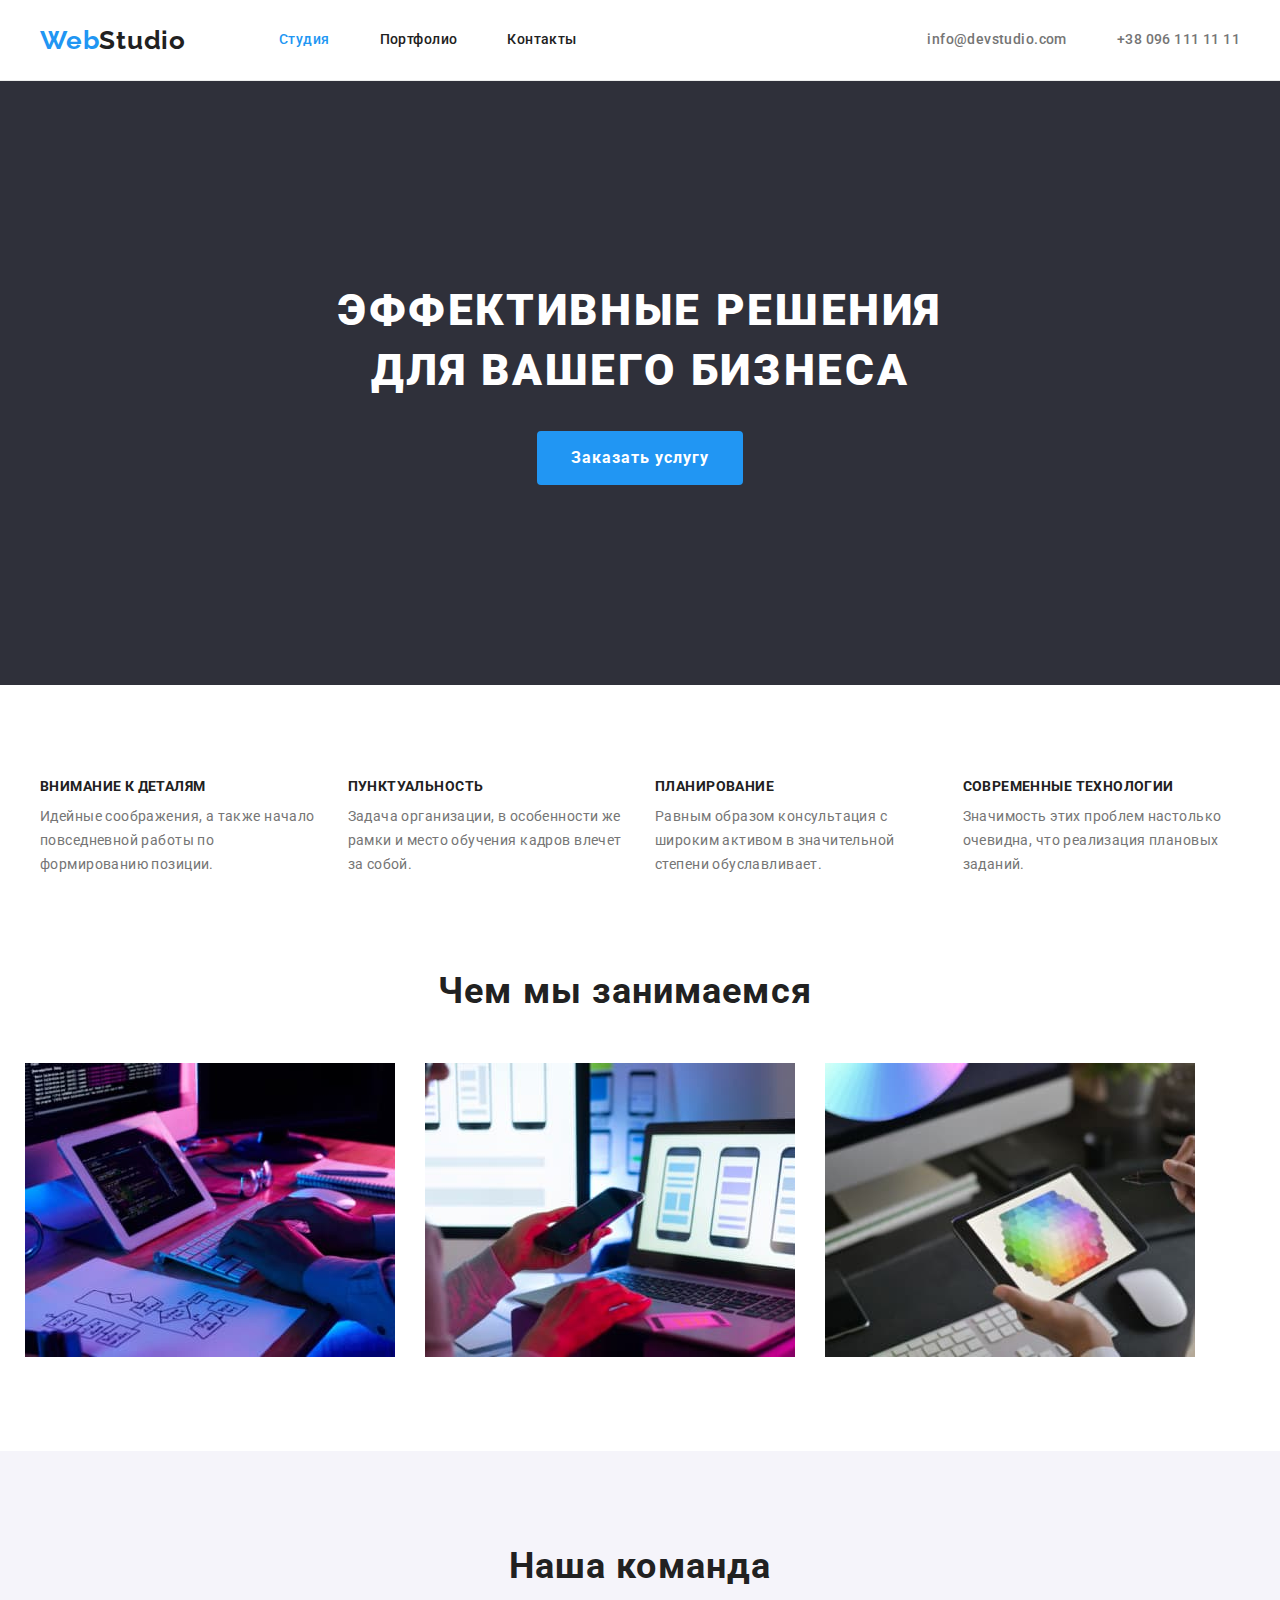
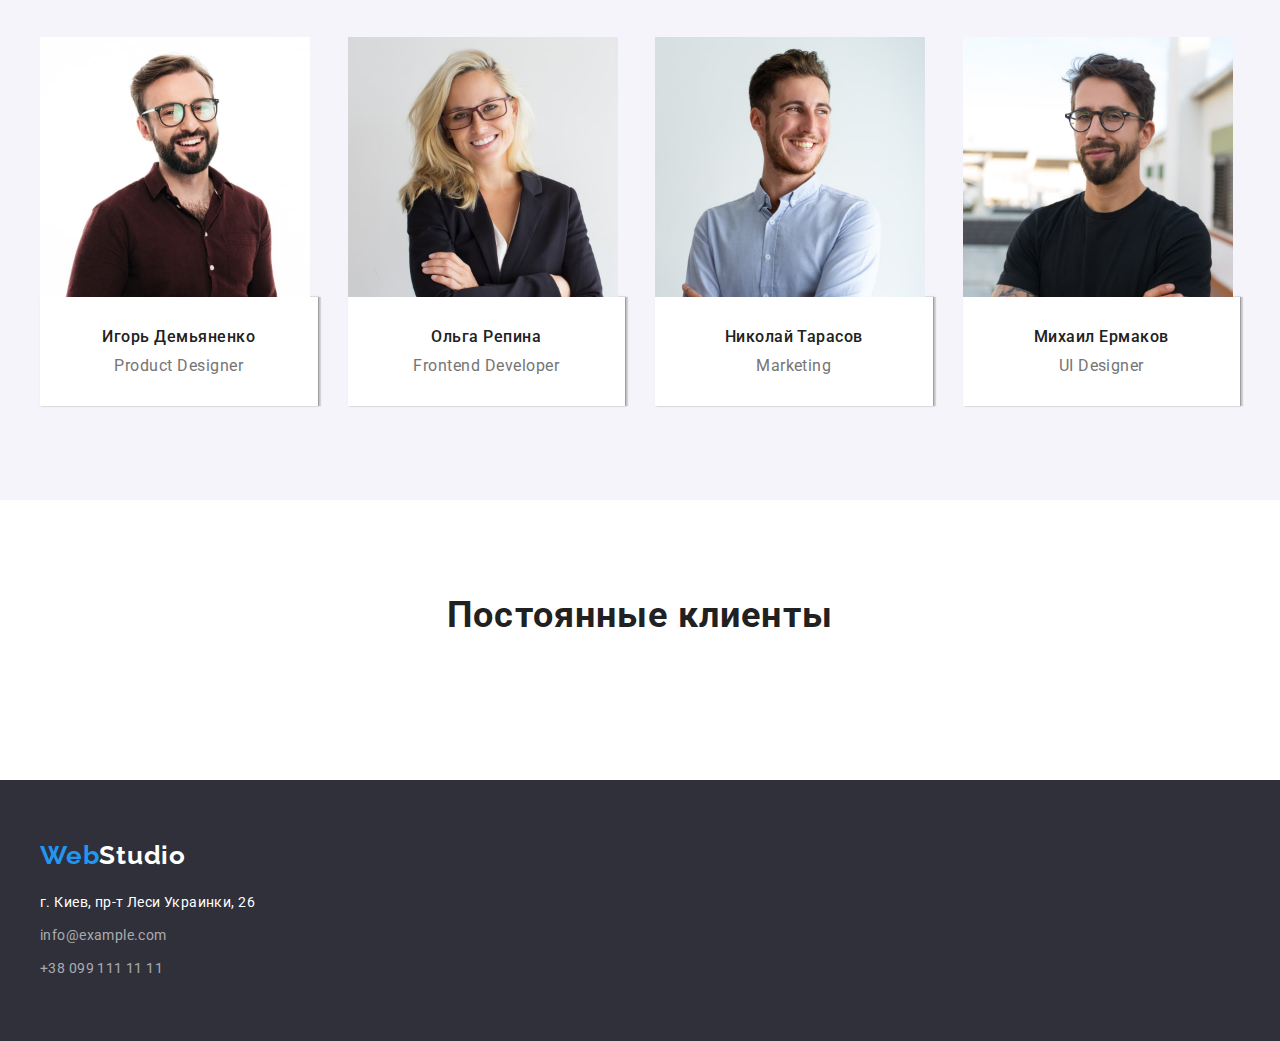
==== index.html @ d4cee366 "Sprite і Постійні клієнти" ====
<!DOCTYPE html>
<html lang="ru">
<head>
    <meta charset="UTF-8">
    <meta http-equiv="X-UA-Compatible" content="IE=edge">
    <meta name="viewport" content="width=device-width, initial-scale=1.0">
    <title>Document</title>
    <link rel="preconnect" href="https://fonts.googleapis.com">
    <link rel="preconnect" href="https://fonts.gstatic.com" crossorigin>
    <link href="https://fonts.googleapis.com/css2?family=Raleway:wght@700&family=Roboto:wght@400;500;700;900&display=swap"
        rel="stylesheet">
    <link rel="stylesheet" href="https://cdnjs.cloudflare.com/ajax/libs/modern-normalize/1.1.0/modern-normalize.min.css"
            integrity="sha512-wpPYUAdjBVSE4KJnH1VR1HeZfpl1ub8YT/NKx4PuQ5NmX2tKuGu6U/JRp5y+Y8XG2tV+wKQpNHVUX03MfMFn9Q=="
            crossorigin="anonymous" referrerpolicy="no-referrer" />   
    <link rel="stylesheet" href="./css/styles.css">
</head>
<body>
    <!--Шапка сайта-->
    <header>
        <div class="container">                               
        <a href="/index.html" class="logo link"><span style="color: #2196F3;">Web</span>Studio</a>
        <nav>
        <ul class="list">
            <li class="item">
                <a href="Студия" class="site-nav current link">Студия</a>
            </li>
            <li class="item">
                <a href="./portfolio.html" class="site-nav link">Портфолио</a>
            </li>
            <li class="item">
                <a href="Контакты" class="site-nav link">Контакты</a>
            </li>
        </ul>           
        </nav>

        <ul class="list contacts">
            <li class="item">
                
                <a href="mailto:info@devstudio.com" class="header-item link">info@devstudio.com</a>
            </li>
            <li class="item">
                <a href="tel:+380961111111" class="header-item link">+38 096 111 11 11</a>
            </li>
            
        </ul>        
        </div>        
    </header>

    <main>
        <!--Банер, оглавление-->
        <section class="baner">
            <div class="container">
            <h1 class="baner-title">
                Эффективные решения<br>
                для вашего бизнеса
            </h1>            
            <button type="button" class="btn primary">Заказать услугу</button>            
            </div>
        </section>

        <!--Особенности студии-->
        <section class="section advant">
            <div class="container">
            <h2 class="title visually-hidden">Особенности студии</h2>            
            <ul class="list advant">
                <li class="advant-items">
                    <h3 class="advant-title">Внимание к деталям</h3>
                    <p>Идейные соображения, а также начало повседневной работы по формированию позиции.</p>
                </li>
                        
                <li class="advant-items">
                    <h3 class="advant-title">Пунктуальность</h3>
                    <p>Задача организации, в особенности же рамки и место обучения кадров влечет за собой.</p>
                </li>
                
                <li class="advant-items">
                    <h3 class="advant-title">Планирование</h3>
                    <p>Равным образом консультация с широким активом в значительной степени обуславливает.</p>
                </li>             
                    
                <li class="advant-items">
                    <h3 class="advant-title">Современные технологии</h3>
                    <p>Значимость этих проблем настолько очевидна, что реализация плановых заданий.</p>
                </li>
            </ul>
            </div>
        </section>

        <!--Чем мы занимаемся-->
        <section class="section directions">
            <div class="container">
            <h2 class="section-title">Чем мы занимаемся</h2>
            <ul class="list">
                <li class="directions">
                    <img src="images/box1.jpg" alt="Веб дизайнер пишет код, видны только руки и компьютер с планшетом" width="370" class="img">
                </li> 
                <li class="directions">
                    <img src="images/box2.jpg" alt="Веб дизайнер держит в руках телефон, на экране ноутбука есть три вида дизайна мобильного приложения для сайта" width="370" class="img">   
                </li>
                <li class="directions">
                    <img src="images/box3.jpg" alt="Веб дизайнер держит планшет с изображением палитры цветов" width="370" class="img">
                </li>
            </ul>
            </div>
        </section>

        <!--Наша команда-->
        <section class="section team">
            <div class="container">
            <h2 class="section-title">Наша команда</h2>
            <ul class="list images">
                <li class="images">
                    <img src="images/imgдемьяненко.jpg" alt="Фото Игоря Демьяненко" width="270">
                    <div class="teams">
                    <h3 class="team-title">Игорь Демьяненко</h3>
                    <p lang="en" class="team-position">Product Designer</p>
                    </div>
                </li> 
                <li class="images">
                    <img src="images/imgрепина.jpg" alt="Фото Ольги Репиной" width="270">
                    <div class="teams">
                    <h3 class="team-title">Ольга Репина</h3>
                    <p lang="en" class="team-position">Frontend Developer</p>
                    </div>
                </li> 
                <li class="images">
                    <img src="images/imgтарасов.jpg" alt="Фото Николая Тарасова" width="270">
                    <div class="teams">
                    <h3 class="team-title">Николай Тарасов</h3>
                    <p lang="en" class="team-position">Marketing</p>
                    </div>
                </li> 
                <li class="images">
                    <img src="images/imgермаков.jpg" alt="Фото Михаила Ермакова" width="270">
                    <div class="teams">
                    <h3 class="team-title">Михаил Ермаков</h3>
                    <p lang="en" class="team-position">UI Designer</p>
                    </div>
                </li>
            </ul>
            </div>
        </section>   

        <!--Постоянные клиенты-->  
        <section class="section">
            <div class="container">
                <h2 class="section-title">Постоянные клиенты</h2>
                <ul class="list clients">
                    <li>
                        <a href="" class="link"></a>
                    </li>
                    <li>
                        <a href="" class="link"></a>
                    </li>
                    <li>
                        <a href="" class="link"></a>
                    </li>
                    <li>
                        <a href="" class="link"></a>
                    </li>
                    <li>
                        <a href="" class="link"></a>
                    </li>
                    <li>
                        <a href="" class="link"></a>
                    </li>
                </ul>
            </div>

        </section>


    </main>

    <footer>
        <div class="container">
        <a href="/index.html" class="logo"><span style="color: #2196f3;">Web</span>Studio</a>
        <address>
            <ul class="footer-list">
                <li class="address-item">
                    <a href="" class="address">г. Киев, пр-т Леси Украинки, 26</a>
                </li>
                <li class="mail-item">
                    <a href="mailto:info@example.com" class="contacts">info@example.com</a>
                </li>
                <li>
                    <a href="tel:+380991111111" class="contacts">+38 099 111 11 11</a>
                </li>
            </ul>
        </address>
        </div>

    </footer>
    
</body>
</html>
---- css/styles.css ----
:root {
  --primary-text-color: #757575;
  --title-text-color: #212121;
  --accent-color: #2196f3;
  --primary-white-color: #ffffff;
  --secondary-background-color: #f5f4fa;
  --dark-background-color: #2f303a;
  --footer-address-text-color: rgba(255, 255, 255, 0.6);
  --btn-primary-accent-color: #188ce8;
}

body {
  color: var(--primary-text-color);
  background-color: var(--primary-white-color);
  font-family: Roboto, sans-serif;
  letter-spacing: 0.03em;
  font-weight: 400;
  font-size: 14px;
  line-height: 1.71;

  margin: 0;
}

.container {
  margin-left: auto;
  margin-right: auto;
  width: 1200px;
  padding-left: 15px;
  padding-right: 15px;
}

.section {
  padding-top: 94px;
  padding-bottom: 94px;
}

/*   Шапка сайту   */

header {
  border-bottom: solid 1px #ececec;
}

header .container {
  display: flex;
  align-items: center;
}

.logo {
  margin-right: 93px;

  color: var(--title-text-color);
  font-family: Raleway, sans-serif;
  font-weight: 700;
  font-size: 26px;
  line-height: 1.19;
  letter-spacing: 0.03em;
  text-decoration: none;
}

.site-nav,
.header-item {
  font-weight: 500;

  line-height: 1.14;
  text-decoration: none;
}

.site-nav {
  color: #212121;
}

.site-nav.link {
  display: block;
  padding-top: 32px;
  padding-bottom: 32px;
}

.list {
  display: flex;

  list-style: none;
}

.list .item:not(:last-child) {
  margin-right: 50px;
}

.list.contacts {
  margin-left: auto;
}

.header-item {
  color: var(--primary-text-color);
}

.site-nav.link,
.header-item.link {
  display: block;
}

.site-nav.current {
  color: var(--accent-color);
}

.site-nav:hover,
.site-nav:focus {
  color: var(--accent-color);
}

.header-item:hover,
.header-item:focus {
  color: var(--accent-color);
}

/*  Сброс
Основний контент  */

h1,
h2,
h3,
p,
ul {
  margin-top: 0;
  margin-bottom: 0;
}

ul {
  padding-left: 0;
}

.visually-hidden {
  position: absolute;
  width: 1px;
  height: 1px;
  margin: -1px;
  border: 0;
  padding: 0;
  white-space: nowrap;
  clip-path: inset(100%);
  clip: rect(0 0 0 0);
  overflow: hidden;
}

/*   Банер   */

.baner-title {
  color: var(--primary-white-color);
  cursor: pointer;
  font-weight: 900;
  font-size: 44px;
  line-height: 1.36;
  text-align: center;
  letter-spacing: 0.06em;
  text-transform: uppercase;

  margin-bottom: 30px;
}

.baner {
  background-color: var(--dark-background-color);
  text-align: center;
  padding-top: 200px;
  padding-bottom: 200px;
}

/*.overlay {
  display: inline-block;
  max-width: 1600px;
  height: 600px;
  margin-left: auto;
  margin-right: auto;
  background-color: #2f303a;
  background-image: linear-gradient(to right rgba(47, 48, 58, 0.4),
  url("../images/Img\\(14\).jpg");
}*/

/*   Кнопки   */

.btn {
  cursor: pointer;
  color: var(--accent-color);
  background-color: var(--primary-white-color);
  font-family: inherit;
  text-align: center;
  font-size: 16px;

  border: transparent;
  border-radius: 4px;
  text-align: center;
}

.btn.primary {
  color: var(--primary-white-color);
  background-color: var(--accent-color);
  font-weight: 700;

  line-height: 1.88;
  display: flex;
  align-items: center;
  letter-spacing: 0.06em;

  border: 2px solid var(--accent-color);
  margin-left: auto;
  margin-right: auto;
  min-width: 200px;
  padding: 10px 32px;
}

.btn.primary:focus,
.btn.primary:hover {
  background-color: var(--btn-primary-accent-color);
  border-color: var(--btn-primary-accent-color);
}

.btn.secondary {
  color: var(--title-text-color);
  background-color: var(--secondary-background-color);
  font-weight: 500;
  letter-spacing: 0.03em;
  line-height: 1.62;

  min-width: 73px;
  padding: 6px 22px;
  border-color: #eeeeee;

  display: flex;
  align-items: center;
  margin-bottom: 34px;
}

.btn-list {
  justify-content: center;
}

.btn-item:not(:last-child) {
  margin-right: 8px;
}

.btn:focus,
.btn:hover {
  color: var(--primary-white-color);
  background-color: var(--btn-primary-accent-color);
  border-color: var(--accent-color);
}

/*   Заголовки   */

.section-title,
.list-title {
  color: var(--title-text-color);
}

.section-title {
  font-weight: 700;
  font-size: 36px;
  line-height: 1.17;
  letter-spacing: 0.03em;
  text-align: center;

  margin-bottom: 50px;
}

/*   Зображення, фото   */

img {
  display: block;
  max-width: 100%;
  height: auto;
}

/*   Чем мы занимаемся   */

.section.directions {
  padding-top: 0;
}

.directions:not(:last-child) {
  margin-right: 30px;
}

/*   Особенности студии   */

.list.advant {
  display: flex;
  margin-right: -30px;
}

.advant-items {
  margin-right: 30px;
  flex-basis: calc((100% - 120px) / 4);
}

/*
або

.list.advant:not(:last-child) {
  margin-right: 30px;
}

.advant-items {
  width: 270px;
}*/

.advant-title {
  color: var(--title-text-color);
  font-size: 14px;

  margin-bottom: 10px;
}

.advant-title,
.list-title {
  font-weight: 700;

  line-height: 1.14;
  text-transform: uppercase;
}

.section.advant {
  padding-bottom: 94px;
}

/*   Наша команда   */

.section.team {
  background-color: var(--secondary-background-color);
}

.teams {
  padding-top: 30px;
  padding-bottom: 30px;
  background-color: #ffffff;
}

.work-list .list-title {
  font-weight: 700;
  font-size: 18px;
  line-height: 2;
  letter-spacing: 0.06em;
  text-transform: none;
}

.list {
  display: flex;

  list-style: none;
}

.team-title,
.team-position {
  font-size: 16px;
  line-height: 1.19;
  text-align: center;
  letter-spacing: 0.03em;
}

/*.team-position {
  padding-bottom: 30px;
}*/

.team-title {
  color: var(--title-text-color);
  font-weight: 500;
  margin-bottom: 10px;
}

/*.images:last-child {
  margin-right: 0;
}*/

.list.images {
  display: flex;
  margin-right: -30px;
}

.images {
  margin-right: 30px;
  flex-basis: calc((100% - 90px) / 4);
}

.teams {
  border: 1px solid #ffffff; /*!!!!!!!!!*/
  border-top: none;
  /*border-bottom-right-radius: 4px;
  border-bottom-left-radius: 4px;*/
  box-shadow: 1px 0px 2px rgba(0, 0, 0, 0.2), 1px 0px 1px rgba(0, 0, 0, 0.14),
    3px 0px 1px rgba(0, 0, 0, 0.12);
}

.link {
  text-decoration: none;
}

/*   Секція Портфоліо   */

.variaty {
  color: var(--primary-text-color);
}

.work-list .variaty {
  font-size: 16px;
  line-height: 1.88;
  letter-spacing: 0.03em;
}

/*.works-item:not(:nth-child(3n)) {
  margin-right: 30px;
}

.works-item {
  margin-bottom: 30px;
}

/*.works-item:nth-of-type(3n) {
  margin-right: 0;
}*/

.work-list {
  display: flex;
  align-items: center;
  flex-wrap: wrap;
  margin-right: -30px;
  margin-bottom: -30px;
}

.works-item {
  margin-right: 30px;
  margin-bottom: 30px;
  flex-basis: calc((100% - 90px) / 3);
}

.portfolio-item {
  padding: 20px 24px;
  border: 1px solid #eeeeee;
  border-top: none;
}

.works-list-title,
.variaty {
  margin-bottom: 4px;
}

/*   footer   */

footer {
  padding-top: 60px;
  padding-bottom: 60px;
  background-color: var(--dark-background-color);
}

/*.footer {
  background-color: var(--dark-background-color);
}*/

footer .logo {
  display: block;
  margin-bottom: 20px;
  margin-right: 0;
}

.footer-list {
  list-style: none;
}

.address,
footer .logo {
  color: var(--primary-white-color);
}

.contacts {
  color: var(--footer-address-text-color);
}

.address,
.contacts {
  font-style: normal;
  text-decoration: none;
}

.address-item,
.mail-item {
  margin-bottom: 9px;
}

.address:focus,
.address:hover {
  color: var(--accent-color);
}

.contacts:hover,
.contacts:focus {
  color: var(--accent-color);
}
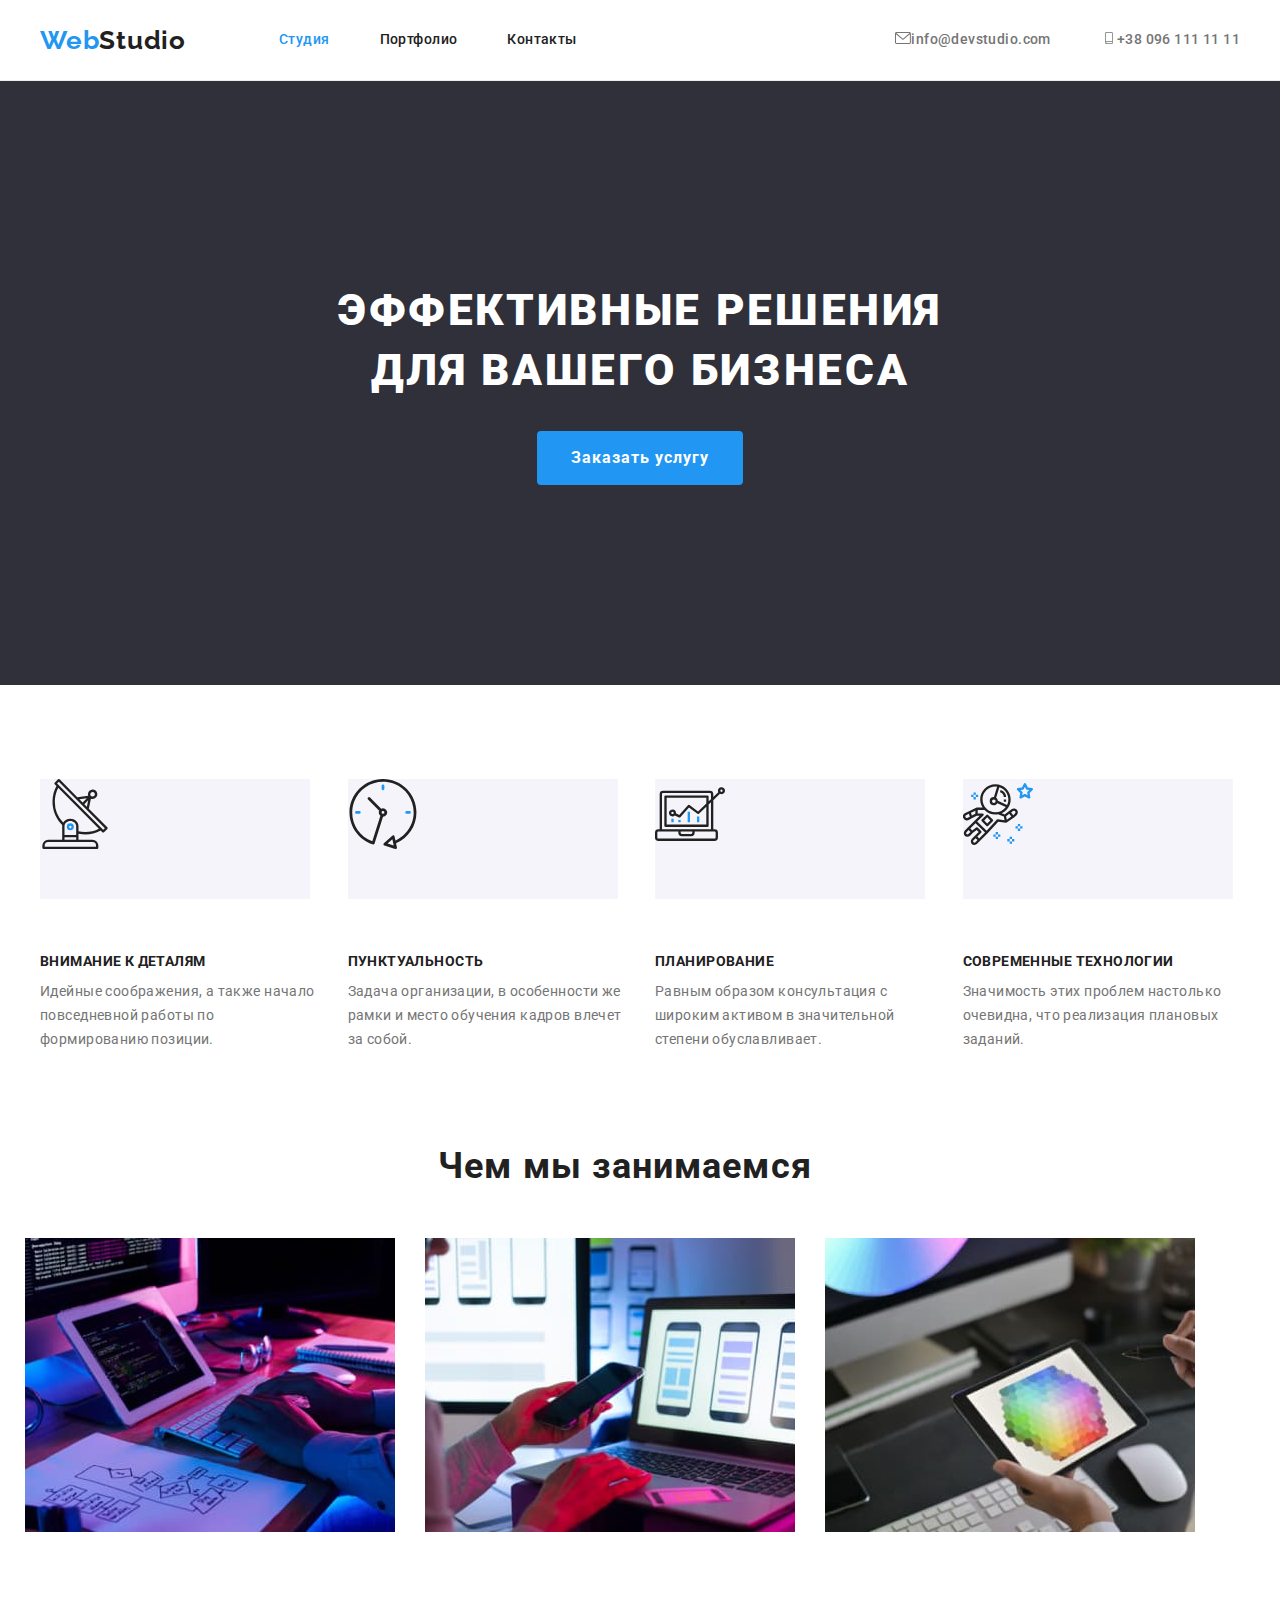
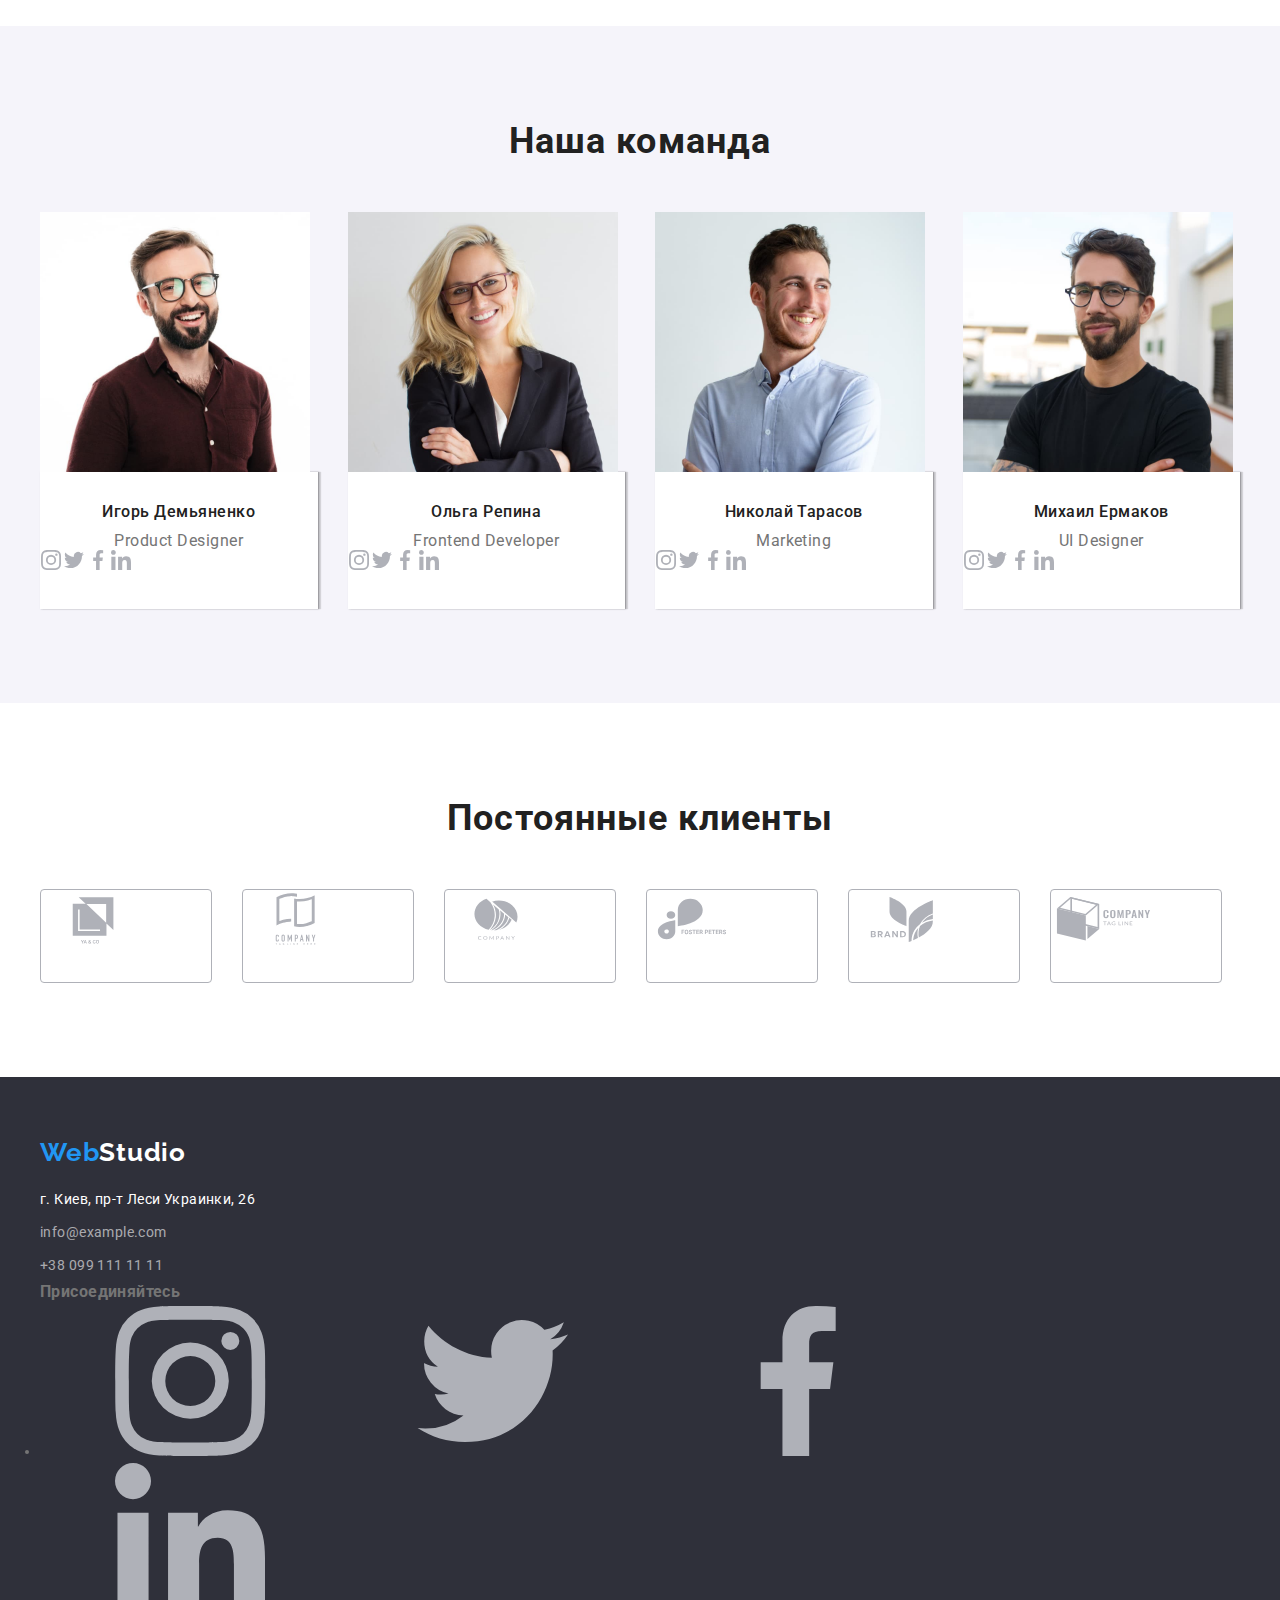
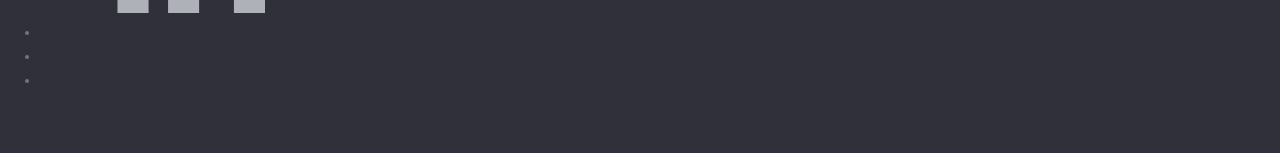
==== commit 277872e6: "добавлені іконки" ====
--- a/index.html
+++ b/index.html
@@ -35,11 +35,17 @@
 
         <ul class="list contacts">
             <li class="item">
-                
-                <a href="mailto:info@devstudio.com" class="header-item link">info@devstudio.com</a>
-            </li>
-            <li class="item">
-                <a href="tel:+380961111111" class="header-item link">+38 096 111 11 11</a>
+               
+                <a href="mailto:info@devstudio.com" class="header-item link"><svg class="contacts-icon">
+                    <use href="./images/symbol-defs.svg#icon-envelope"></use>
+                </svg>info@devstudio.com</a>
+            </li>
+            <li class="item">
+                <a href="tel:+380961111111" class="header-item link"><svg class="contacts-icon">
+                    <use href="./images/symbol-defs.svg#icon-smartphone"></use>
+                </svg>+38 096 111 11 11                                
+                    
+                </a>
             </li>
             
         </ul>        
@@ -64,21 +70,41 @@
             <h2 class="title visually-hidden">Особенности студии</h2>            
             <ul class="list advant">
                 <li class="advant-items">
+                    <div class="thumb">
+                        <svg class="icons-advant">
+                            <use href="./images/symbol-defs.svg#icon-antenna"></use>
+                        </svg>    
+                    </div>
                     <h3 class="advant-title">Внимание к деталям</h3>
                     <p>Идейные соображения, а также начало повседневной работы по формированию позиции.</p>
                 </li>
                         
                 <li class="advant-items">
+                    <div class="thumb">
+                        <svg class="icons-advant">
+                            <use href="./images/symbol-defs.svg#icon-clock"></use>
+                        </svg>
+                    </div>
                     <h3 class="advant-title">Пунктуальность</h3>
                     <p>Задача организации, в особенности же рамки и место обучения кадров влечет за собой.</p>
                 </li>
                 
                 <li class="advant-items">
+                    <div class="thumb">
+                        <svg class="icons-advant">
+                            <use href="./images/symbol-defs.svg#icon-diagram"></use>
+                        </svg>
+                    </div>
                     <h3 class="advant-title">Планирование</h3>
                     <p>Равным образом консультация с широким активом в значительной степени обуславливает.</p>
                 </li>             
                     
                 <li class="advant-items">
+                    <div class="thumb">
+                        <svg class="icons-advant">
+                            <use href="./images/symbol-defs.svg#icon-astronaut"></use>
+                        </svg>
+                    </div>
                     <h3 class="advant-title">Современные технологии</h3>
                     <p>Значимость этих проблем настолько очевидна, что реализация плановых заданий.</p>
                 </li>
@@ -113,14 +139,52 @@
                     <img src="images/imgдемьяненко.jpg" alt="Фото Игоря Демьяненко" width="270">
                     <div class="teams">
                     <h3 class="team-title">Игорь Демьяненко</h3>
-                    <p lang="en" class="team-position">Product Designer</p>
-                    </div>
+                    <p lang="en" class="team-position">Product Designer</p>                    
+                    
+                    <svg class="icons-team">
+                        <use href="./images/symbol-defs.svg#icon-instagram"></use>
+                    </svg>                   
+                    
+                    <svg class="icons-team">
+                        <use href="./images/symbol-defs.svg#icon-twitter"></use>
+                    </svg>
+                    
+                    
+                    <svg class="icons-team">
+                        <use href="./images/symbol-defs.svg#icon-facebook"></use>
+                    </svg>
+                    
+                    
+                    <svg class="icons-team">
+                        <use href="./images/symbol-defs.svg#icon-linkedin"></use>
+                    </svg> 
+                                       
+                    </div>
+
                 </li> 
                 <li class="images">
                     <img src="images/imgрепина.jpg" alt="Фото Ольги Репиной" width="270">
                     <div class="teams">
                     <h3 class="team-title">Ольга Репина</h3>
                     <p lang="en" class="team-position">Frontend Developer</p>
+
+                    <svg class="icons-team">
+                        <use href="./images/symbol-defs.svg#icon-instagram"></use>
+                    </svg>
+                    
+                    <svg class="icons-team">
+                        <use href="./images/symbol-defs.svg#icon-twitter"></use>
+                    </svg>
+                    
+                    
+                    <svg class="icons-team">
+                        <use href="./images/symbol-defs.svg#icon-facebook"></use>
+                    </svg>
+                    
+                    
+                    <svg class="icons-team">
+                        <use href="./images/symbol-defs.svg#icon-linkedin"></use>
+                    </svg>
                     </div>
                 </li> 
                 <li class="images">
@@ -128,6 +192,24 @@
                     <div class="teams">
                     <h3 class="team-title">Николай Тарасов</h3>
                     <p lang="en" class="team-position">Marketing</p>
+
+                    <svg class="icons-team">
+                        <use href="./images/symbol-defs.svg#icon-instagram"></use>
+                    </svg>
+                    
+                    <svg class="icons-team">
+                        <use href="./images/symbol-defs.svg#icon-twitter"></use>
+                    </svg>
+                    
+                    
+                    <svg class="icons-team">
+                        <use href="./images/symbol-defs.svg#icon-facebook"></use>
+                    </svg>
+                    
+                    
+                    <svg class="icons-team">
+                        <use href="./images/symbol-defs.svg#icon-linkedin"></use>
+                    </svg>
                     </div>
                 </li> 
                 <li class="images">
@@ -135,6 +217,24 @@
                     <div class="teams">
                     <h3 class="team-title">Михаил Ермаков</h3>
                     <p lang="en" class="team-position">UI Designer</p>
+
+                    <svg class="icons-team">
+                        <use href="./images/symbol-defs.svg#icon-instagram"></use>
+                    </svg>
+                    
+                    <svg class="icons-team">
+                        <use href="./images/symbol-defs.svg#icon-twitter"></use>
+                    </svg>
+                    
+                    
+                    <svg class="icons-team">
+                        <use href="./images/symbol-defs.svg#icon-facebook"></use>
+                    </svg>
+                    
+                    
+                    <svg class="icons-team">
+                        <use href="./images/symbol-defs.svg#icon-linkedin"></use>
+                    </svg>
                     </div>
                 </li>
             </ul>
@@ -147,22 +247,58 @@
                 <h2 class="section-title">Постоянные клиенты</h2>
                 <ul class="list clients">
                     <li>
-                        <a href="" class="link"></a>
-                    </li>
-                    <li>
-                        <a href="" class="link"></a>
-                    </li>
-                    <li>
-                        <a href="" class="link"></a>
-                    </li>
-                    <li>
-                        <a href="" class="link"></a>
-                    </li>
-                    <li>
-                        <a href="" class="link"></a>
-                    </li>
-                    <li>
-                        <a href="" class="link"></a>
+                        <div class="thumb-clients">
+                        <a href="" class="link">                            
+                                <svg class="icons-clients">
+                                    <use href="./images/symbol-defs.svg#icon-Logo6"></use>
+                                </svg>                        
+                        </a>
+                        </div>
+                    </li>
+                    <li>
+                        <div class="thumb-clients">
+                            <a href="" class="link">
+                                <svg class="icons-clients">
+                                    <use href="./images/symbol-defs.svg#icon-Logo1"></use>
+                                </svg>
+                            </a>
+                        </div>                        
+                    </li>
+                    <li>
+                        <div class="thumb-clients">
+                            <a href="" class="link">
+                                <svg class="icons-clients">
+                                    <use href="./images/symbol-defs.svg#icon-Logo2"></use>
+                                </svg>
+                            </a>
+                        </div>
+                    </li>
+                    <li>
+                        <div class="thumb-clients">
+                        <a href="" class="link">                            
+                                <svg class="icons-clients">
+                                    <use href="./images/symbol-defs.svg#icon-Logo3"></use>
+                                </svg>                        
+                        </a>
+                        </div>
+                    </li>
+                    <li>
+                        <div class="thumb-clients">
+                            <a href="" class="link">
+                                <svg class="icons-clients">
+                                    <use href="./images/symbol-defs.svg#icon-Logo4"></use>
+                                </svg>
+                            </a>
+                        </div>
+                    </li>
+                    <li>
+                        <div class="thumb-clients">
+                            <a href="" class="link-icons">
+                                <svg class="icons-clients">
+                                    <use href="./images/symbol-defs.svg#icon-Logo5"></use>
+                                </svg>
+                            </a>
+                        </div>
                     </li>
                 </ul>
             </div>
@@ -188,6 +324,35 @@
                 </li>
             </ul>
         </address>
+
+        <div class="social">
+            <h3>Присоединяйтесь</h3>
+            <ul class="social-links">
+                <li><svg class="icons-footer">
+                    <use href="./images/symbol-defs.svg#icon-instagram"></use>
+                </svg>
+                
+                <svg class="icons-footer">
+                    <use href="./images/symbol-defs.svg#icon-twitter"></use>
+                </svg>
+                
+                
+                <svg class="icons-footer">
+                    <use href="./images/symbol-defs.svg#icon-facebook"></use>
+                </svg>
+                
+                
+                <svg class="icons-footer">
+                    <use href="./images/symbol-defs.svg#icon-linkedin"></use>
+                </svg></li>
+                <li></li>
+                <li></li>
+                <li></li>
+            </ul>
+        </div>
+
+
+
         </div>
 
     </footer>
--- a/css/styles.css
+++ b/css/styles.css
@@ -107,10 +107,27 @@
   color: var(--accent-color);
 }
 
-.header-item:hover,
+/*.header-item:hover,
 .header-item:focus {
   color: var(--accent-color);
-}
+}*/
+
+a.header-item.link:hover,
+a.header-item.link:focus {
+  color: var(--accent-color);
+}
+
+.contacts-icon {
+  width: 16px;
+  height: 12px;
+  fill: #757575;
+  fill: currentColor;
+}
+
+/*.contacts-icon .header-item:hover,
+.header-item:focus {
+  color: var(--accent-color);
+}*/
 
 /*  Сброс
 Основний контент  */
@@ -290,6 +307,21 @@
   flex-basis: calc((100% - 120px) / 4);
 }
 
+.thumb {
+  width: 270px;
+  height: 120px;
+  background-color: var(--secondary-background-color);
+  margin-bottom: 55px;
+  display: flex;
+}
+
+.icons-advant {
+  width: 70px;
+  height: 70px;
+  background-position: 50% 50%;
+  padding: 0;
+}
+
 /*
 або
 
@@ -387,8 +419,42 @@
     3px 0px 1px rgba(0, 0, 0, 0.12);
 }
 
+.thumb-team {
+  width: 44px;
+  height: 44px;
+  margin-right: 10px;
+  text-align: center;
+  display: flex;
+}
+
+.icons-team {
+  width: 20px;
+  height: 20px;
+  padding: 0;
+}
+
 .link {
   text-decoration: none;
+}
+
+/**/
+
+.thumb-clients {
+  width: 170px;
+  height: 92px;
+  border: 1px solid #afb1b8;
+  border-radius: 4px;
+  margin-right: 30px;
+}
+
+.icons-clients {
+  width: 106px;
+  height: 60px;
+}
+
+.link-icons:hover,
+.link-icons:focus {
+  fill: var(--accent-color); /*!!!!!!!!!!!!!*/
 }
 
 /*   Секція Портфоліо   */
@@ -491,3 +557,12 @@
 .contacts:focus {
   color: var(--accent-color);
 }
+
+/*footer .social {
+  display: flex;
+  align-items: center;
+}*/
+
+.icons-footer {
+  color: #ffffff;
+}
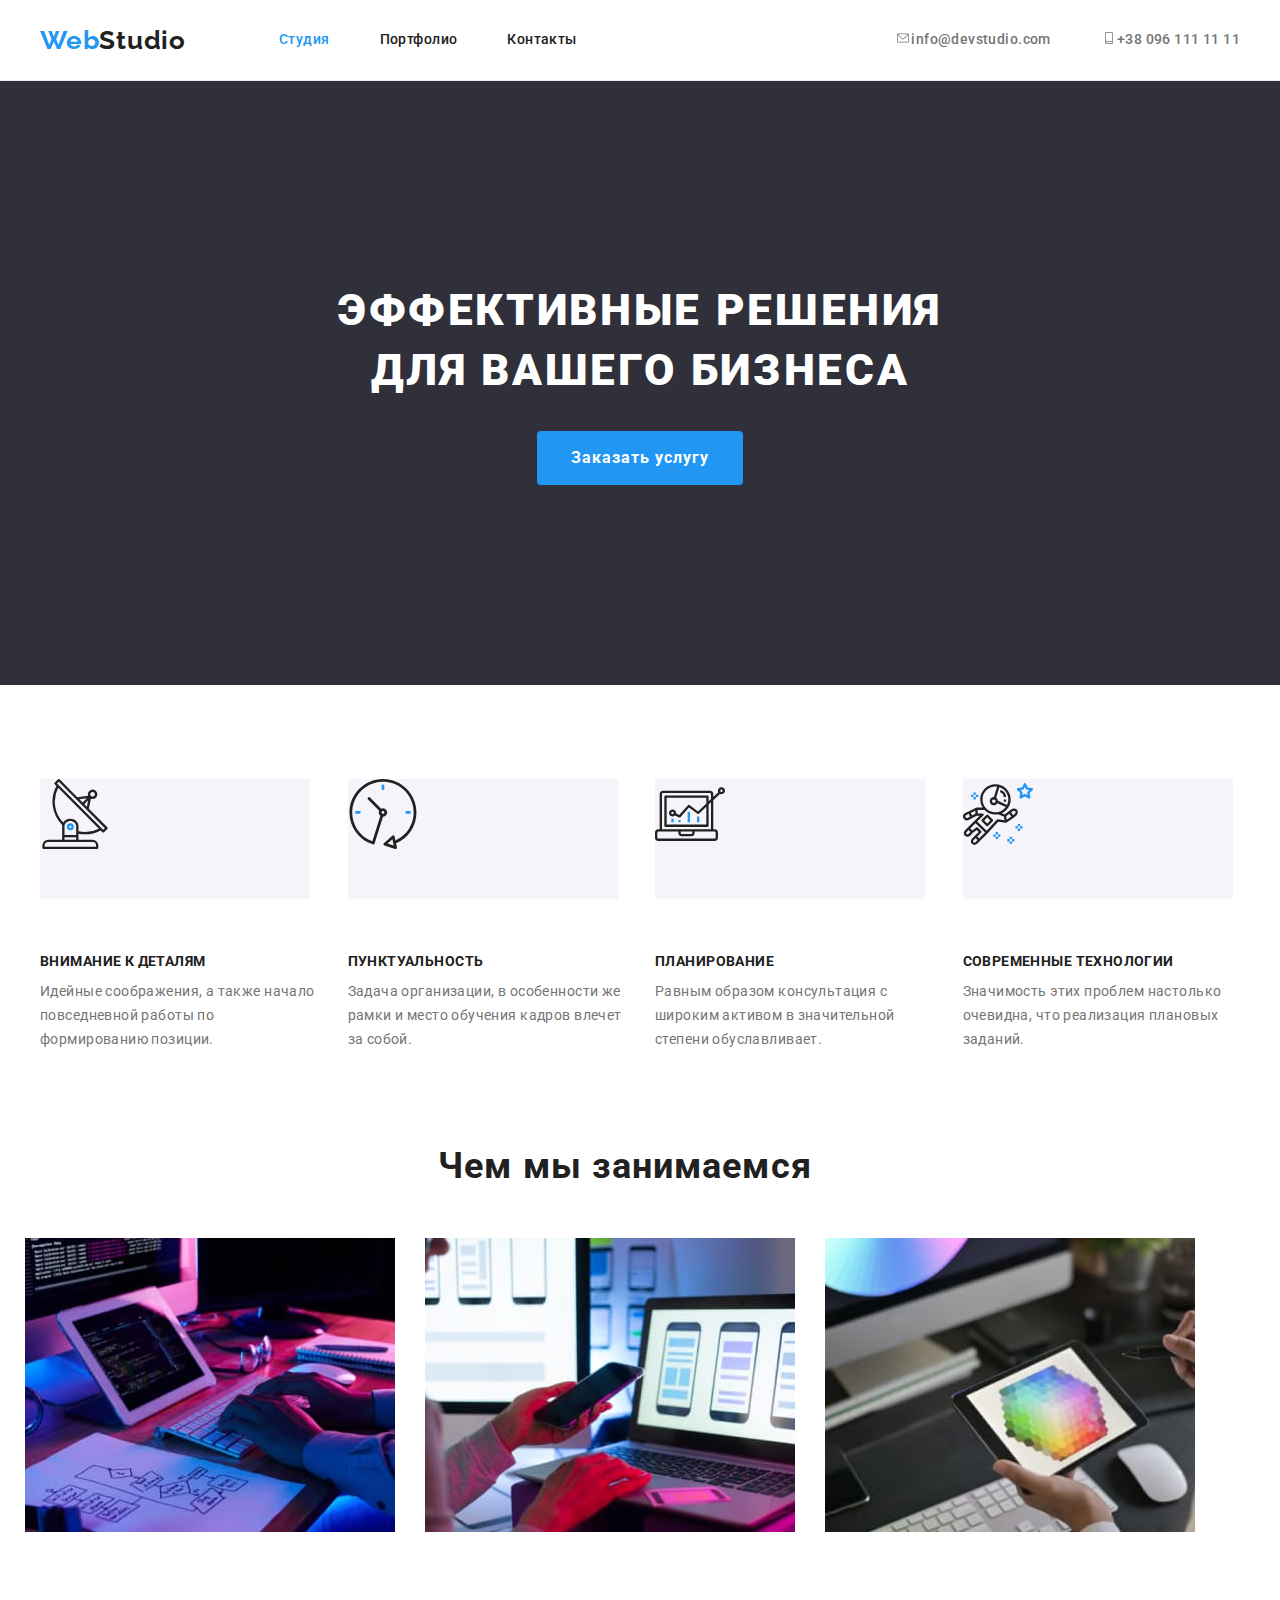
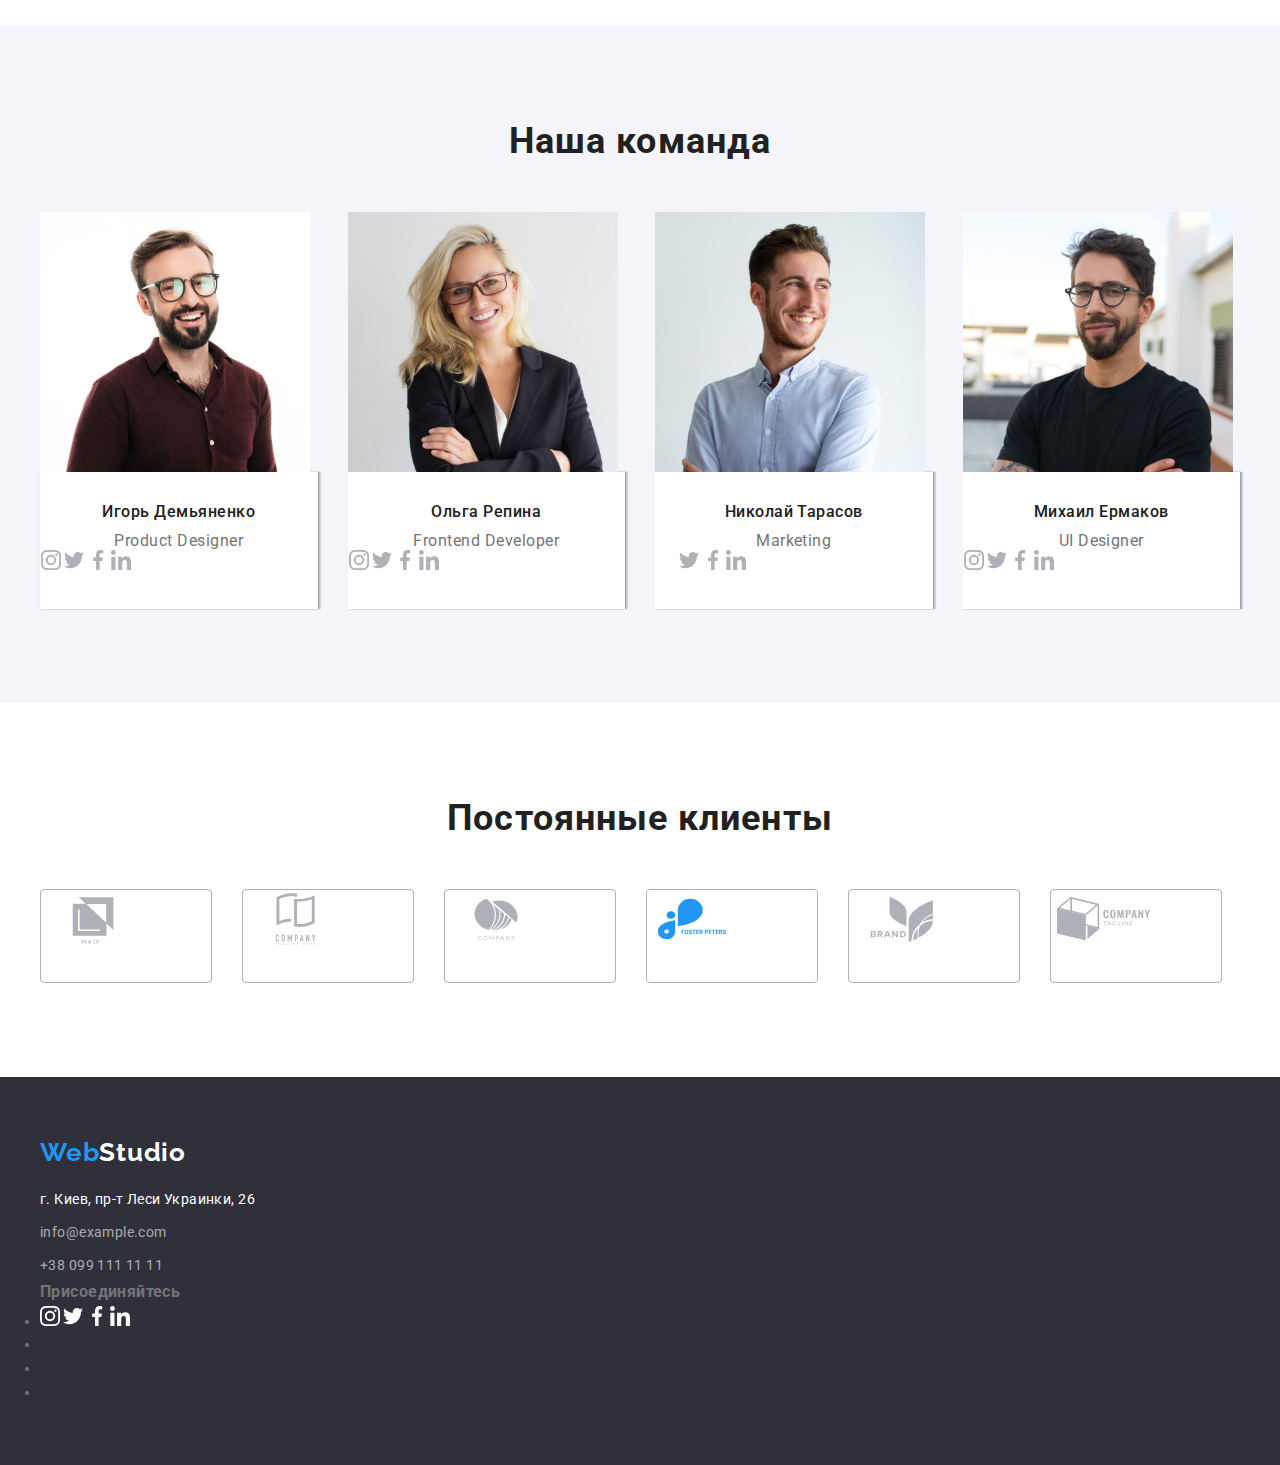
==== commit 6579cfc1: "Перезалила sprite" ====
--- a/index.html
+++ b/index.html
@@ -37,12 +37,12 @@
             <li class="item">
                
                 <a href="mailto:info@devstudio.com" class="header-item link"><svg class="contacts-icon">
-                    <use href="./images/symbol-defs.svg#icon-envelope"></use>
+                    <use href="./images/symbol-defs.svg#envelope"></use>
                 </svg>info@devstudio.com</a>
             </li>
             <li class="item">
                 <a href="tel:+380961111111" class="header-item link"><svg class="contacts-icon">
-                    <use href="./images/symbol-defs.svg#icon-smartphone"></use>
+                    <use href="./images/symbol-defs.svg#smartphone"></use>
                 </svg>+38 096 111 11 11                                
                     
                 </a>
@@ -72,7 +72,7 @@
                 <li class="advant-items">
                     <div class="thumb">
                         <svg class="icons-advant">
-                            <use href="./images/symbol-defs.svg#icon-antenna"></use>
+                            <use href="./images/symbol-defs.svg#antenna"></use>
                         </svg>    
                     </div>
                     <h3 class="advant-title">Внимание к деталям</h3>
@@ -82,7 +82,7 @@
                 <li class="advant-items">
                     <div class="thumb">
                         <svg class="icons-advant">
-                            <use href="./images/symbol-defs.svg#icon-clock"></use>
+                            <use href="./images/symbol-defs.svg#clock"></use>
                         </svg>
                     </div>
                     <h3 class="advant-title">Пунктуальность</h3>
@@ -92,7 +92,7 @@
                 <li class="advant-items">
                     <div class="thumb">
                         <svg class="icons-advant">
-                            <use href="./images/symbol-defs.svg#icon-diagram"></use>
+                            <use href="./images/symbol-defs.svg#diagram"></use>
                         </svg>
                     </div>
                     <h3 class="advant-title">Планирование</h3>
@@ -102,7 +102,7 @@
                 <li class="advant-items">
                     <div class="thumb">
                         <svg class="icons-advant">
-                            <use href="./images/symbol-defs.svg#icon-astronaut"></use>
+                            <use href="./images/symbol-defs.svg#astronaut"></use>
                         </svg>
                     </div>
                     <h3 class="advant-title">Современные технологии</h3>
@@ -142,21 +142,21 @@
                     <p lang="en" class="team-position">Product Designer</p>                    
                     
                     <svg class="icons-team">
-                        <use href="./images/symbol-defs.svg#icon-instagram"></use>
+                        <use href="./images/symbol-defs.svg#instagram"></use>
                     </svg>                   
                     
                     <svg class="icons-team">
-                        <use href="./images/symbol-defs.svg#icon-twitter"></use>
-                    </svg>
-                    
-                    
-                    <svg class="icons-team">
-                        <use href="./images/symbol-defs.svg#icon-facebook"></use>
-                    </svg>
-                    
-                    
-                    <svg class="icons-team">
-                        <use href="./images/symbol-defs.svg#icon-linkedin"></use>
+                        <use href="./images/symbol-defs.svg#twitter"></use>
+                    </svg>
+                    
+                    
+                    <svg class="icons-team">
+                        <use href="./images/symbol-defs.svg#facebook"></use>
+                    </svg>
+                    
+                    
+                    <svg class="icons-team">
+                        <use href="./images/symbol-defs.svg#linkedin"></use>
                     </svg> 
                                        
                     </div>
@@ -169,21 +169,21 @@
                     <p lang="en" class="team-position">Frontend Developer</p>
 
                     <svg class="icons-team">
-                        <use href="./images/symbol-defs.svg#icon-instagram"></use>
-                    </svg>
-                    
-                    <svg class="icons-team">
-                        <use href="./images/symbol-defs.svg#icon-twitter"></use>
-                    </svg>
-                    
-                    
-                    <svg class="icons-team">
-                        <use href="./images/symbol-defs.svg#icon-facebook"></use>
-                    </svg>
-                    
-                    
-                    <svg class="icons-team">
-                        <use href="./images/symbol-defs.svg#icon-linkedin"></use>
+                        <use href="./images/symbol-defs.svg#instagram"></use>
+                    </svg>
+                    
+                    <svg class="icons-team">
+                        <use href="./images/symbol-defs.svg#twitter"></use>
+                    </svg>
+                    
+                    
+                    <svg class="icons-team">
+                        <use href="./images/symbol-defs.svg#facebook"></use>
+                    </svg>
+                    
+                    
+                    <svg class="icons-team">
+                        <use href="./images/symbol-defs.svg#linkedin"></use>
                     </svg>
                     </div>
                 </li> 
@@ -194,21 +194,21 @@
                     <p lang="en" class="team-position">Marketing</p>
 
                     <svg class="icons-team">
-                        <use href="./images/symbol-defs.svg#icon-instagram"></use>
-                    </svg>
-                    
-                    <svg class="icons-team">
-                        <use href="./images/symbol-defs.svg#icon-twitter"></use>
-                    </svg>
-                    
-                    
-                    <svg class="icons-team">
-                        <use href="./images/symbol-defs.svg#icon-facebook"></use>
-                    </svg>
-                    
-                    
-                    <svg class="icons-team">
-                        <use href="./images/symbol-defs.svg#icon-linkedin"></use>
+                        <use href="./images/symbol-defs.svginstagram"></use>
+                    </svg>
+                    
+                    <svg class="icons-team">
+                        <use href="./images/symbol-defs.svg#twitter"></use>
+                    </svg>
+                    
+                    
+                    <svg class="icons-team">
+                        <use href="./images/symbol-defs.svg#facebook"></use>
+                    </svg>
+                    
+                    
+                    <svg class="icons-team">
+                        <use href="./images/symbol-defs.svg#linkedin"></use>
                     </svg>
                     </div>
                 </li> 
@@ -219,21 +219,21 @@
                     <p lang="en" class="team-position">UI Designer</p>
 
                     <svg class="icons-team">
-                        <use href="./images/symbol-defs.svg#icon-instagram"></use>
-                    </svg>
-                    
-                    <svg class="icons-team">
-                        <use href="./images/symbol-defs.svg#icon-twitter"></use>
-                    </svg>
-                    
-                    
-                    <svg class="icons-team">
-                        <use href="./images/symbol-defs.svg#icon-facebook"></use>
-                    </svg>
-                    
-                    
-                    <svg class="icons-team">
-                        <use href="./images/symbol-defs.svg#icon-linkedin"></use>
+                        <use href="./images/symbol-defs.svg#instagram"></use>
+                    </svg>
+                    
+                    <svg class="icons-team">
+                        <use href="./images/symbol-defs.svg#twitter"></use>
+                    </svg>
+                    
+                    
+                    <svg class="icons-team">
+                        <use href="./images/symbol-defs.svg#facebook"></use>
+                    </svg>
+                    
+                    
+                    <svg class="icons-team">
+                        <use href="./images/symbol-defs.svg#linkedin"></use>
                     </svg>
                     </div>
                 </li>
@@ -250,7 +250,7 @@
                         <div class="thumb-clients">
                         <a href="" class="link">                            
                                 <svg class="icons-clients">
-                                    <use href="./images/symbol-defs.svg#icon-Logo6"></use>
+                                    <use href="./images/symbol-defs.svg#Logo11"></use>
                                 </svg>                        
                         </a>
                         </div>
@@ -259,7 +259,7 @@
                         <div class="thumb-clients">
                             <a href="" class="link">
                                 <svg class="icons-clients">
-                                    <use href="./images/symbol-defs.svg#icon-Logo1"></use>
+                                    <use href="./images/symbol-defs.svg#Logo12"></use>
                                 </svg>
                             </a>
                         </div>                        
@@ -268,7 +268,7 @@
                         <div class="thumb-clients">
                             <a href="" class="link">
                                 <svg class="icons-clients">
-                                    <use href="./images/symbol-defs.svg#icon-Logo2"></use>
+                                    <use href="./images/symbol-defs.svg#Logo13"></use>
                                 </svg>
                             </a>
                         </div>
@@ -277,7 +277,7 @@
                         <div class="thumb-clients">
                         <a href="" class="link">                            
                                 <svg class="icons-clients">
-                                    <use href="./images/symbol-defs.svg#icon-Logo3"></use>
+                                    <use href="./images/symbol-defs.svg#Logo14"></use>
                                 </svg>                        
                         </a>
                         </div>
@@ -286,7 +286,7 @@
                         <div class="thumb-clients">
                             <a href="" class="link">
                                 <svg class="icons-clients">
-                                    <use href="./images/symbol-defs.svg#icon-Logo4"></use>
+                                    <use href="./images/symbol-defs.svg#Logo15"></use>
                                 </svg>
                             </a>
                         </div>
@@ -295,7 +295,7 @@
                         <div class="thumb-clients">
                             <a href="" class="link-icons">
                                 <svg class="icons-clients">
-                                    <use href="./images/symbol-defs.svg#icon-Logo5"></use>
+                                    <use href="./images/symbol-defs.svg#Logo16"></use>
                                 </svg>
                             </a>
                         </div>
@@ -329,21 +329,21 @@
             <h3>Присоединяйтесь</h3>
             <ul class="social-links">
                 <li><svg class="icons-footer">
-                    <use href="./images/symbol-defs.svg#icon-instagram"></use>
+                    <use href="./images/symbol-defs.svg#instagram1"></use>
                 </svg>
                 
                 <svg class="icons-footer">
-                    <use href="./images/symbol-defs.svg#icon-twitter"></use>
+                    <use href="./images/symbol-defs.svg#twitter1"></use>
                 </svg>
                 
                 
                 <svg class="icons-footer">
-                    <use href="./images/symbol-defs.svg#icon-facebook"></use>
+                    <use href="./images/symbol-defs.svg#facebook1"></use>
                 </svg>
                 
                 
                 <svg class="icons-footer">
-                    <use href="./images/symbol-defs.svg#icon-linkedin"></use>
+                    <use href="./images/symbol-defs.svg#linkedin1"></use>
                 </svg></li>
                 <li></li>
                 <li></li>
--- a/css/styles.css
+++ b/css/styles.css
@@ -437,7 +437,7 @@
   text-decoration: none;
 }
 
-/**/
+/*  Наши постоянные клиенты*/
 
 .thumb-clients {
   width: 170px;
@@ -450,12 +450,19 @@
 .icons-clients {
   width: 106px;
   height: 60px;
-}
-
-.link-icons:hover,
+  fill: #afb1b8;
+}
+
+/*link .icons-clients:hover,
+link .icons-clients:focus {
+  color: var(--accent-color);
+}*/
+
+/*.link-icons:hover,
 .link-icons:focus {
   fill: var(--accent-color); /*!!!!!!!!!!!!!*/
-}
+
+/*fill="#757575" style="fill:var(--color3, #757575)*/
 
 /*   Секція Портфоліо   */
 
@@ -564,5 +571,6 @@
 }*/
 
 .icons-footer {
-  color: #ffffff;
-}
+  width: 20px;
+  height: 20px;
+}
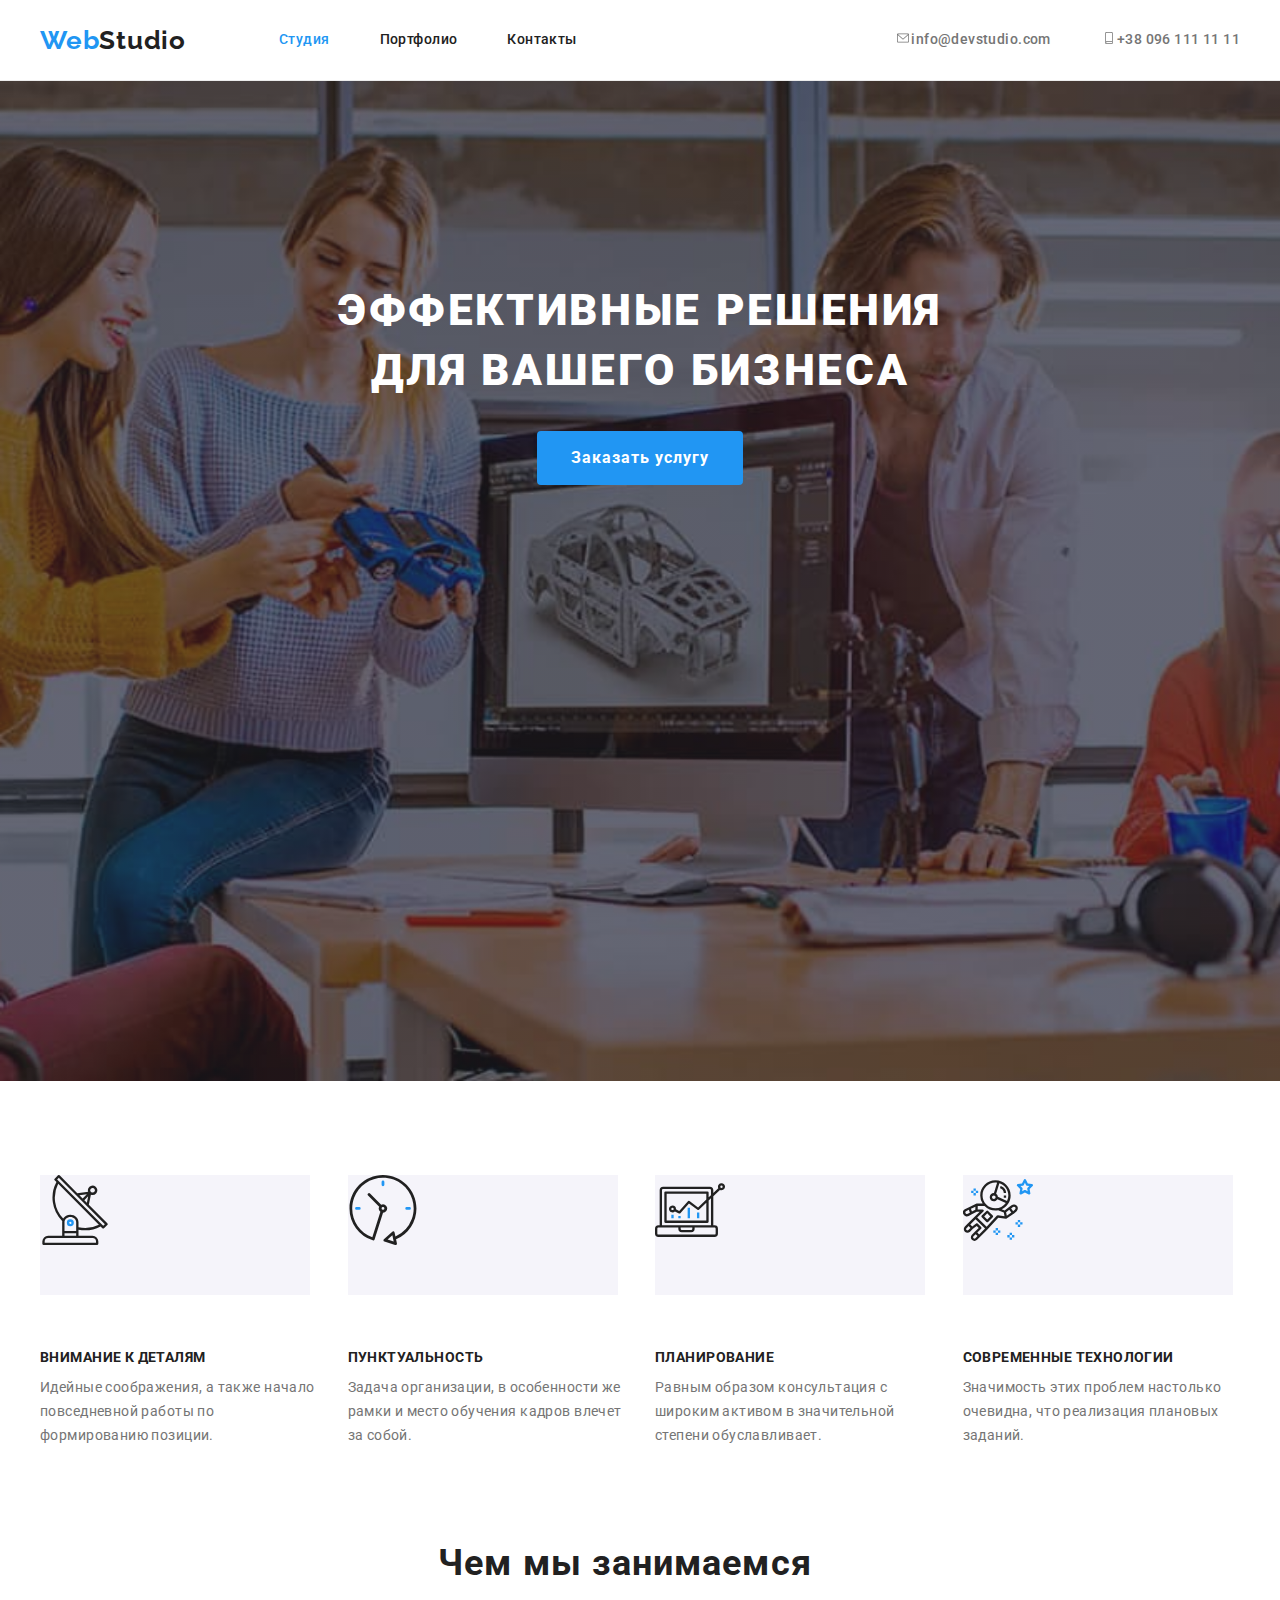
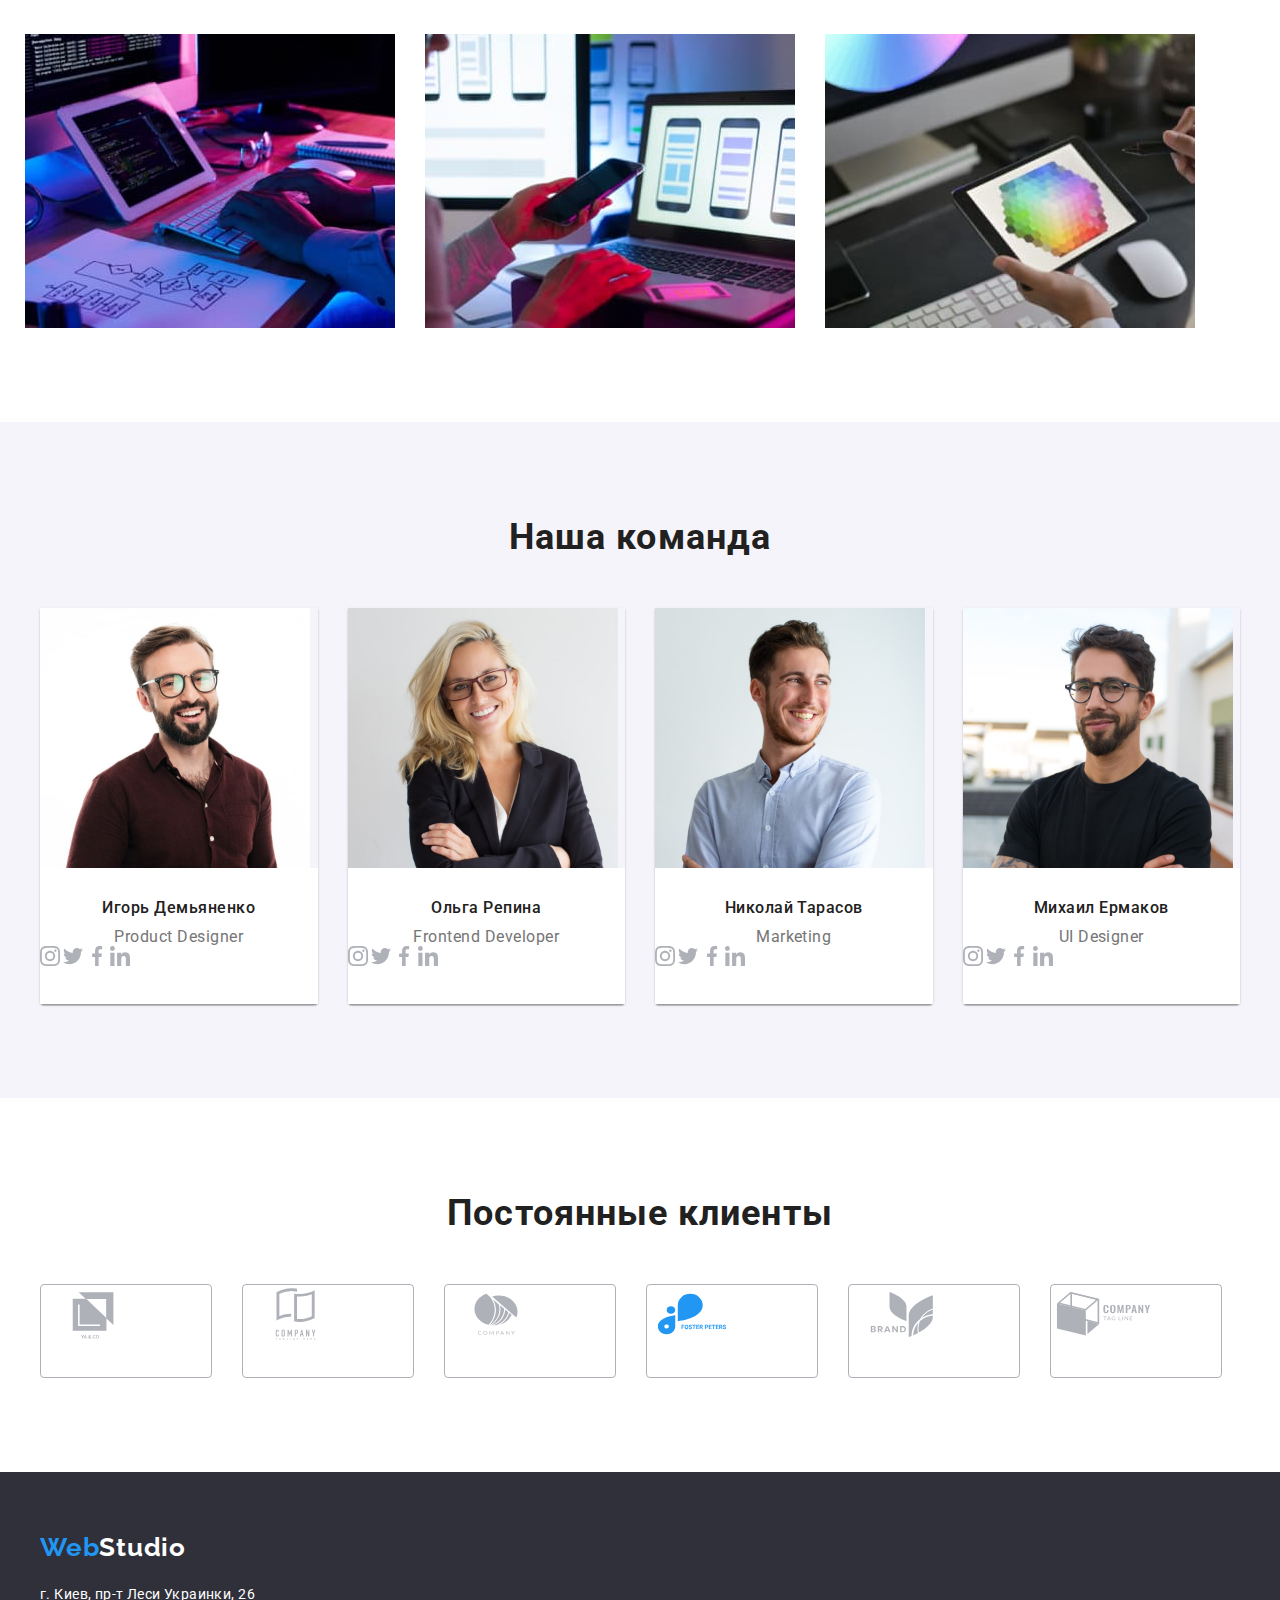
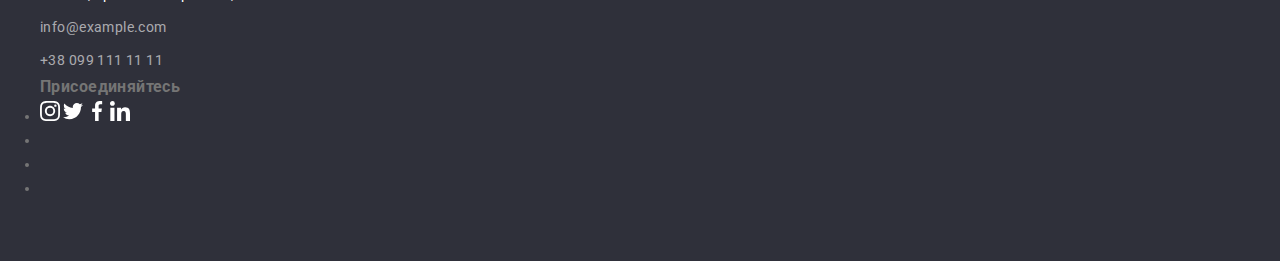
==== commit 7b536249: "+Тіні" ====
--- a/index.html
+++ b/index.html
@@ -194,7 +194,7 @@
                     <p lang="en" class="team-position">Marketing</p>
 
                     <svg class="icons-team">
-                        <use href="./images/symbol-defs.svginstagram"></use>
+                        <use href="./images/symbol-defs.svg#instagram"></use>
                     </svg>
                     
                     <svg class="icons-team">
--- a/css/styles.css
+++ b/css/styles.css
@@ -178,6 +178,17 @@
   text-align: center;
   padding-top: 200px;
   padding-bottom: 200px;
+
+  max-width: 1600px;
+  height: 600px;
+  margin-left: auto;
+  margin-right: auto;
+  background-color: #2f303a;
+  background-image: linear-gradient(rgba(47, 48, 58, 0.4), rgba(47, 48, 58, 0.4)),
+    url('../images/backimage.jpg');
+  background-repeat: no-repeat;
+  background-position: center;
+  background-size: cover;
 }
 
 /*.overlay {
@@ -187,8 +198,11 @@
   margin-left: auto;
   margin-right: auto;
   background-color: #2f303a;
-  background-image: linear-gradient(to right rgba(47, 48, 58, 0.4),
-  url("../images/Img\\(14\).jpg");
+  background-image: linear-gradient(rgba(47, 48, 58, 0.4), rgba(47, 48, 58, 0.4)),
+    url('../images/backimage.jpg');
+  background-repeat: no-repeat;
+  background-position: center;
+  background-size: cover;
 }*/
 
 /*   Кнопки   */
@@ -245,6 +259,12 @@
   margin-bottom: 34px;
 }
 
+.btn.secondary:hover,
+.btn.secondary:focus {
+  box-shadow: 0px 2px 2px rgba(0, 0, 0, 0.12), 0px 1px 2px rgba(0, 0, 0, 0.08),
+    0px 3px 1px rgba(0, 0, 0, 0.1);
+}
+
 .btn-list {
   justify-content: center;
 }
@@ -410,13 +430,13 @@
   flex-basis: calc((100% - 90px) / 4);
 }
 
-.teams {
-  border: 1px solid #ffffff; /*!!!!!!!!!*/
+.images .images {
+  box-shadow: 0px 2px 1px rgba(0, 0, 0, 0.2), 0px 1px 1px rgba(0, 0, 0, 0.14),
+    0px 1px 3px rgba(0, 0, 0, 0.12);
+  border-bottom-left-radius: 4px;
+  border-bottom-right-radius: 4px;
+
   border-top: none;
-  /*border-bottom-right-radius: 4px;
-  border-bottom-left-radius: 4px;*/
-  box-shadow: 1px 0px 2px rgba(0, 0, 0, 0.2), 1px 0px 1px rgba(0, 0, 0, 0.14),
-    3px 0px 1px rgba(0, 0, 0, 0.12);
 }
 
 .thumb-team {
@@ -500,6 +520,10 @@
   margin-right: 30px;
   margin-bottom: 30px;
   flex-basis: calc((100% - 90px) / 3);
+  box-shadow: none;
+}
+.works-item:hover {
+  box-shadow: 0px 4px 4px rgba(0, 0, 0, 0.25);
 }
 
 .portfolio-item {
@@ -521,10 +545,6 @@
   background-color: var(--dark-background-color);
 }
 
-/*.footer {
-  background-color: var(--dark-background-color);
-}*/
-
 footer .logo {
   display: block;
   margin-bottom: 20px;
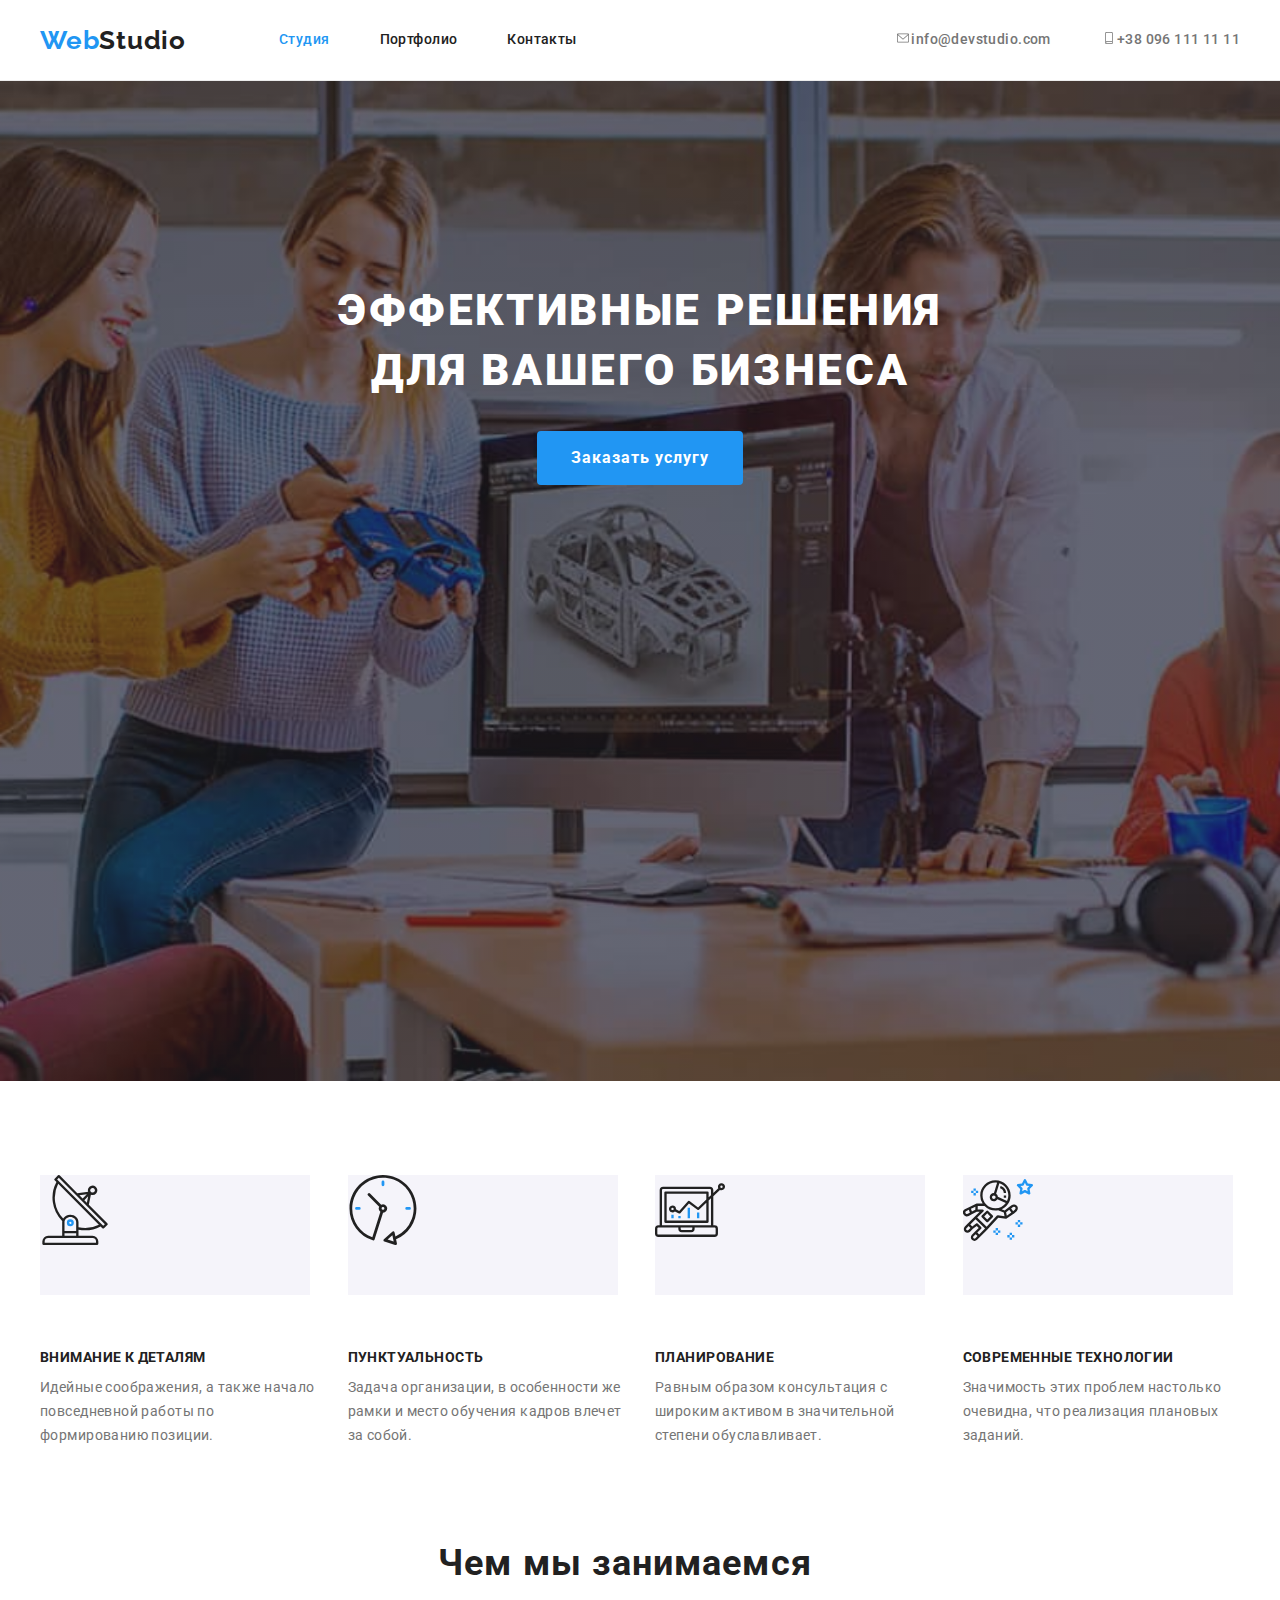
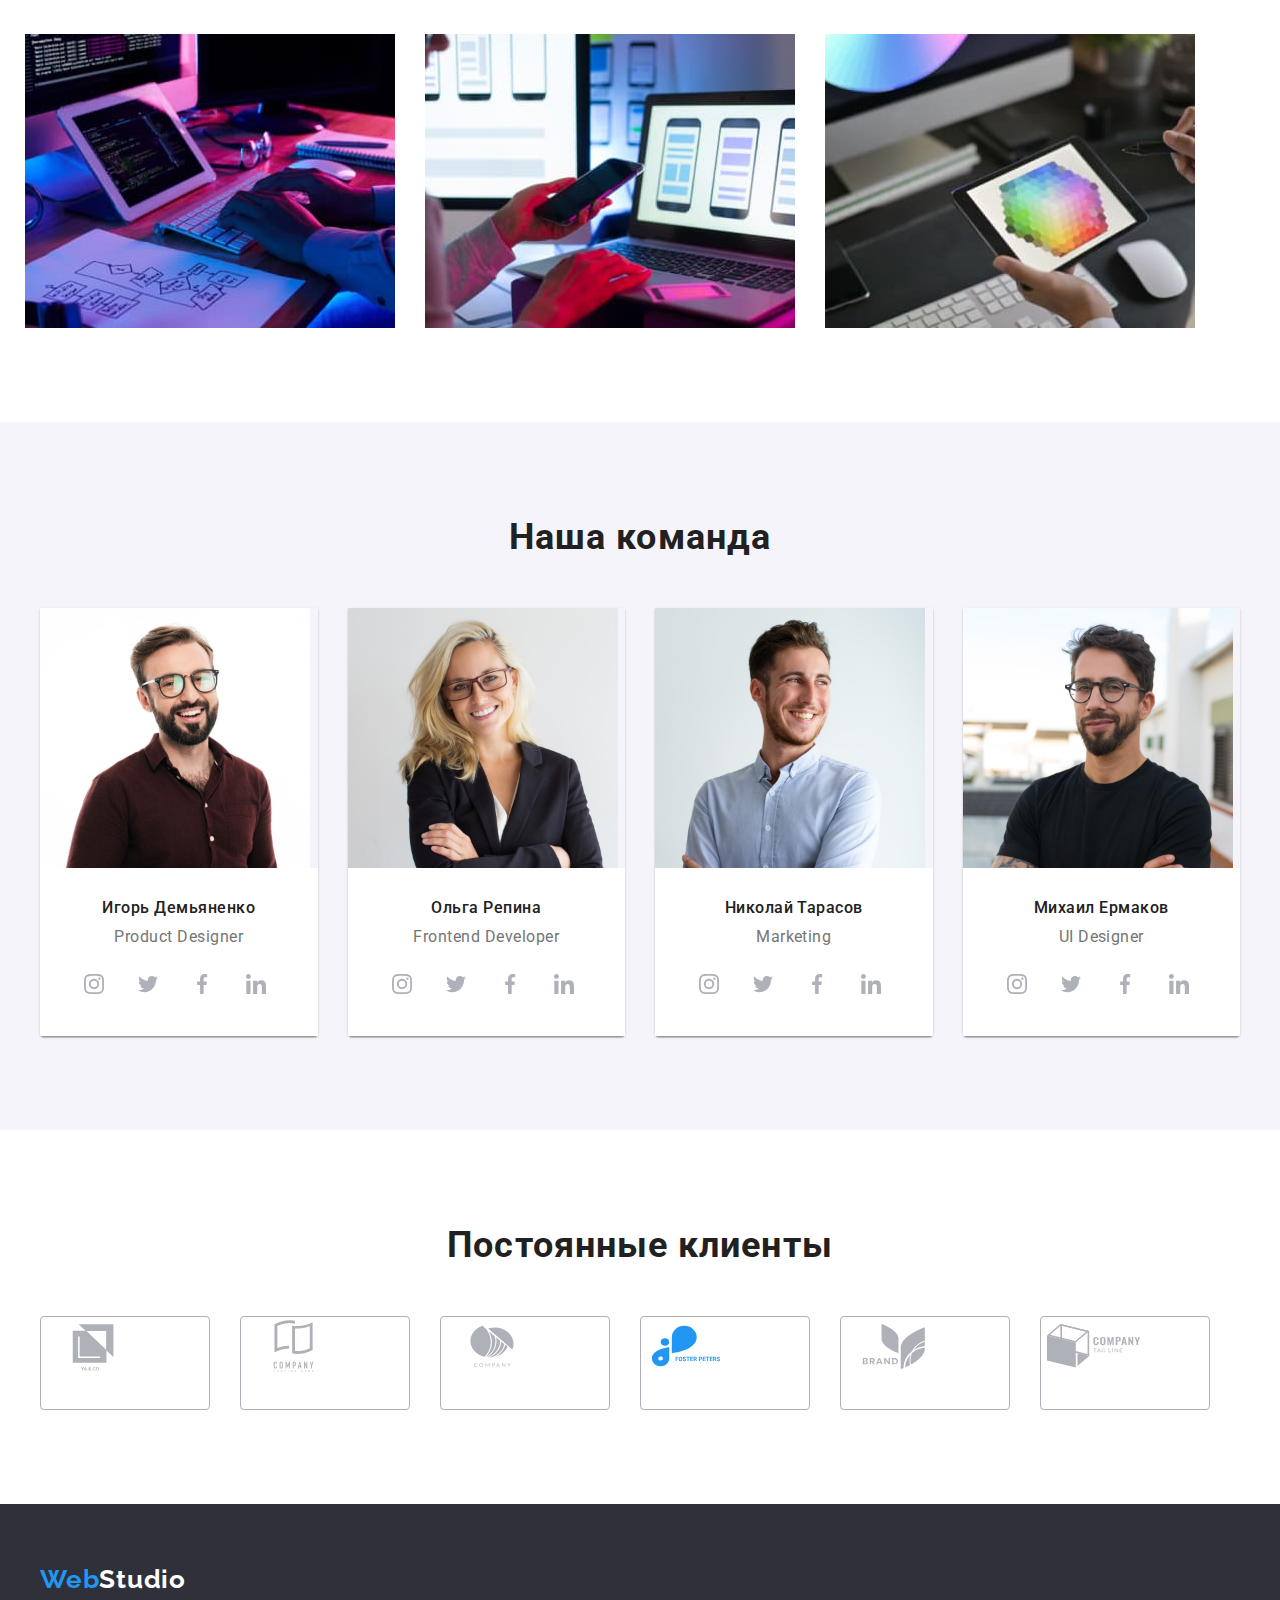
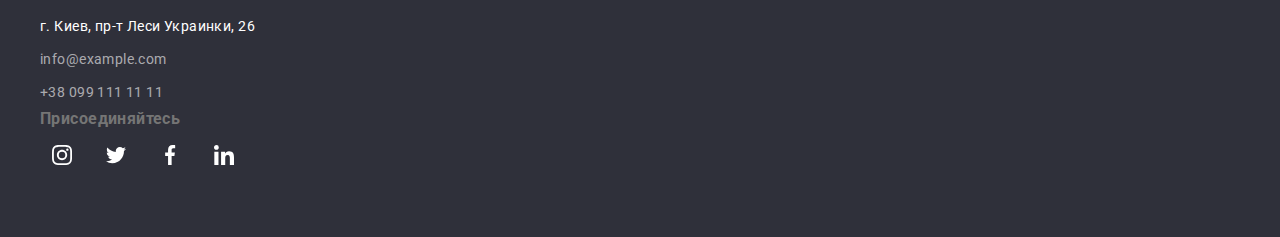
==== commit f5ffa36f: "Соціальні ссилки" ====
--- a/index.html
+++ b/index.html
@@ -34,8 +34,7 @@
         </nav>
 
         <ul class="list contacts">
-            <li class="item">
-               
+            <li class="item">               
                 <a href="mailto:info@devstudio.com" class="header-item link"><svg class="contacts-icon">
                     <use href="./images/symbol-defs.svg#envelope"></use>
                 </svg>info@devstudio.com</a>
@@ -139,52 +138,80 @@
                     <img src="images/imgдемьяненко.jpg" alt="Фото Игоря Демьяненко" width="270">
                     <div class="teams">
                     <h3 class="team-title">Игорь Демьяненко</h3>
-                    <p lang="en" class="team-position">Product Designer</p>                    
-                    
-                    <svg class="icons-team">
-                        <use href="./images/symbol-defs.svg#instagram"></use>
-                    </svg>                   
-                    
-                    <svg class="icons-team">
-                        <use href="./images/symbol-defs.svg#twitter"></use>
-                    </svg>
-                    
-                    
-                    <svg class="icons-team">
-                        <use href="./images/symbol-defs.svg#facebook"></use>
-                    </svg>
-                    
-                    
-                    <svg class="icons-team">
-                        <use href="./images/symbol-defs.svg#linkedin"></use>
-                    </svg> 
-                                       
-                    </div>
-
-                </li> 
+                    <p lang="en" class="team-position">Product Designer</p>
+                    <ul class="list social">
+                        <li class="social-icons">
+                            <a href="" class="social-icons-link">
+                                <svg class="icons-team">
+                                    <use href="./images/symbol-defs.svg#instagram"></use>
+                                </svg>
+                            </a>
+                        </li>
+                    
+                        <li class="social-icons">
+                            <a href="" class="social-icons-link">
+                                <svg class="icons-team">
+                                    <use href="./images/symbol-defs.svg#twitter"></use>
+                                </svg>
+                            </a>
+                        </li>
+                    
+                        <li class="social-icons">
+                            <a href="" class="social-icons-link">
+                                <svg class="icons-team">
+                                    <use href="./images/symbol-defs.svg#facebook"></use>
+                                </svg>
+                            </a>
+                        </li>
+                    
+                        <li class="social-icons">
+                            <a href="" class="social-icons-link">
+                                <svg class="icons-team">
+                                    <use href="./images/symbol-defs.svg#linkedin"></use>
+                                </svg>
+                            </a>
+                        </li>
+                    </ul>                                       
+                    </div>
+                </li>                 
                 <li class="images">
                     <img src="images/imgрепина.jpg" alt="Фото Ольги Репиной" width="270">
                     <div class="teams">
                     <h3 class="team-title">Ольга Репина</h3>
                     <p lang="en" class="team-position">Frontend Developer</p>
-
-                    <svg class="icons-team">
-                        <use href="./images/symbol-defs.svg#instagram"></use>
-                    </svg>
-                    
-                    <svg class="icons-team">
-                        <use href="./images/symbol-defs.svg#twitter"></use>
-                    </svg>
-                    
-                    
-                    <svg class="icons-team">
-                        <use href="./images/symbol-defs.svg#facebook"></use>
-                    </svg>
-                    
-                    
-                    <svg class="icons-team">
-                        <use href="./images/symbol-defs.svg#linkedin"></use>
-                    </svg>
+                    <ul class="list social">
+                        <li class="social-icons">
+                            <a href="" class="social-icons-link">
+                                <svg class="icons-team">
+                                    <use href="./images/symbol-defs.svg#instagram"></use>
+                                </svg>
+                            </a>
+                        </li>
+                    
+                        <li class="social-icons">
+                            <a href="" class="social-icons-link">
+                                <svg class="icons-team">
+                                    <use href="./images/symbol-defs.svg#twitter"></use>
+                                </svg>
+                            </a>
+                        </li>
+                    
+                        <li class="social-icons">
+                            <a href="" class="social-icons-link">
+                                <svg class="icons-team">
+                                    <use href="./images/symbol-defs.svg#facebook"></use>
+                                </svg>
+                            </a>
+                        </li>
+                    
+                        <li class="social-icons">
+                            <a href="" class="social-icons-link">
+                                <svg class="icons-team">
+                                    <use href="./images/symbol-defs.svg#linkedin"></use>
+                                </svg>
+                            </a>
+                        </li>
+                    </ul>                    
                     </div>
                 </li> 
                 <li class="images">
@@ -192,24 +219,39 @@
                     <div class="teams">
                     <h3 class="team-title">Николай Тарасов</h3>
                     <p lang="en" class="team-position">Marketing</p>
-
-                    <svg class="icons-team">
-                        <use href="./images/symbol-defs.svg#instagram"></use>
-                    </svg>
-                    
-                    <svg class="icons-team">
-                        <use href="./images/symbol-defs.svg#twitter"></use>
-                    </svg>
-                    
-                    
-                    <svg class="icons-team">
-                        <use href="./images/symbol-defs.svg#facebook"></use>
-                    </svg>
-                    
-                    
-                    <svg class="icons-team">
-                        <use href="./images/symbol-defs.svg#linkedin"></use>
-                    </svg>
+                    <ul class="list social">
+                    <li class="social-icons">
+                        <a href="" class="social-icons-link">
+                        <svg class="icons-team">
+                            <use href="./images/symbol-defs.svg#instagram"></use>
+                        </svg>
+                        </a>                        
+                    </li>
+
+                    <li class="social-icons">
+                        <a href="" class="social-icons-link">
+                            <svg class="icons-team">
+                                <use href="./images/symbol-defs.svg#twitter"></use>
+                            </svg>
+                        </a>                        
+                    </li>                    
+                                        
+                    <li class="social-icons">
+                        <a href="" class="social-icons-link">
+                            <svg class="icons-team">
+                                <use href="./images/symbol-defs.svg#facebook"></use>
+                            </svg>
+                        </a>                        
+                    </li>
+                                        
+                    <li class="social-icons">
+                        <a href="" class="social-icons-link">
+                            <svg class="icons-team">
+                                <use href="./images/symbol-defs.svg#linkedin"></use>
+                            </svg>
+                        </a>                        
+                    </li> 
+                    </ul>
                     </div>
                 </li> 
                 <li class="images">
@@ -217,24 +259,39 @@
                     <div class="teams">
                     <h3 class="team-title">Михаил Ермаков</h3>
                     <p lang="en" class="team-position">UI Designer</p>
-
-                    <svg class="icons-team">
-                        <use href="./images/symbol-defs.svg#instagram"></use>
-                    </svg>
-                    
-                    <svg class="icons-team">
-                        <use href="./images/symbol-defs.svg#twitter"></use>
-                    </svg>
-                    
-                    
-                    <svg class="icons-team">
-                        <use href="./images/symbol-defs.svg#facebook"></use>
-                    </svg>
-                    
-                    
-                    <svg class="icons-team">
-                        <use href="./images/symbol-defs.svg#linkedin"></use>
-                    </svg>
+                    <ul class="list social">
+                        <li class="social-icons">
+                            <a href="" class="social-icons-link">
+                                <svg class="icons-team">
+                                    <use href="./images/symbol-defs.svg#instagram"></use>
+                                </svg>
+                            </a>
+                        </li>
+                    
+                        <li class="social-icons">
+                            <a href="" class="social-icons-link">
+                                <svg class="icons-team">
+                                    <use href="./images/symbol-defs.svg#twitter"></use>
+                                </svg>
+                            </a>
+                        </li>
+                    
+                        <li class="social-icons">
+                            <a href="" class="social-icons-link">
+                                <svg class="icons-team">
+                                    <use href="./images/symbol-defs.svg#facebook"></use>
+                                </svg>
+                            </a>
+                        </li>
+                    
+                        <li class="social-icons">
+                            <a href="" class="social-icons-link">
+                                <svg class="icons-team">
+                                    <use href="./images/symbol-defs.svg#linkedin"></use>
+                                </svg>
+                            </a>
+                        </li>
+                    </ul>
                     </div>
                 </li>
             </ul>
@@ -246,59 +303,47 @@
             <div class="container">
                 <h2 class="section-title">Постоянные клиенты</h2>
                 <ul class="list clients">
-                    <li>
-                        <div class="thumb-clients">
-                        <a href="" class="link">                            
+                    <li class="thumb-clients">                        
+                        <a href="" class="clients-link">                            
                                 <svg class="icons-clients">
                                     <use href="./images/symbol-defs.svg#Logo11"></use>
                                 </svg>                        
-                        </a>
-                        </div>
-                    </li>
-                    <li>
-                        <div class="thumb-clients">
-                            <a href="" class="link">
+                        </a>                        
+                    </li>
+                    <li class="thumb-clients">                        
+                            <a href="" class="clients-link">
                                 <svg class="icons-clients">
                                     <use href="./images/symbol-defs.svg#Logo12"></use>
                                 </svg>
-                            </a>
-                        </div>                        
-                    </li>
-                    <li>
-                        <div class="thumb-clients">
-                            <a href="" class="link">
+                            </a>                                              
+                    </li>
+                    <li class="thumb-clients">                        
+                            <a href="" class="clients-link">
                                 <svg class="icons-clients">
                                     <use href="./images/symbol-defs.svg#Logo13"></use>
                                 </svg>
-                            </a>
-                        </div>
-                    </li>
-                    <li>
-                        <div class="thumb-clients">
-                        <a href="" class="link">                            
+                            </a>                        
+                    </li>
+                    <li class="thumb-clients">                        
+                        <a href="" class="clients-link">                            
                                 <svg class="icons-clients">
                                     <use href="./images/symbol-defs.svg#Logo14"></use>
                                 </svg>                        
-                        </a>
-                        </div>
-                    </li>
-                    <li>
-                        <div class="thumb-clients">
-                            <a href="" class="link">
+                        </a>                        
+                    </li>
+                    <li class="thumb-clients">                        
+                            <a href="" class="clients-link">
                                 <svg class="icons-clients">
                                     <use href="./images/symbol-defs.svg#Logo15"></use>
                                 </svg>
-                            </a>
-                        </div>
-                    </li>
-                    <li>
-                        <div class="thumb-clients">
-                            <a href="" class="link-icons">
+                            </a>                        
+                    </li>
+                    <li class="thumb-clients">                       
+                            <a href="" class="clients-link">
                                 <svg class="icons-clients">
                                     <use href="./images/symbol-defs.svg#Logo16"></use>
                                 </svg>
-                            </a>
-                        </div>
+                            </a>                       
                     </li>
                 </ul>
             </div>
@@ -327,27 +372,40 @@
 
         <div class="social">
             <h3>Присоединяйтесь</h3>
-            <ul class="social-links">
-                <li><svg class="icons-footer">
-                    <use href="./images/symbol-defs.svg#instagram1"></use>
-                </svg>
-                
-                <svg class="icons-footer">
-                    <use href="./images/symbol-defs.svg#twitter1"></use>
-                </svg>
-                
-                
-                <svg class="icons-footer">
-                    <use href="./images/symbol-defs.svg#facebook1"></use>
-                </svg>
-                
-                
-                <svg class="icons-footer">
-                    <use href="./images/symbol-defs.svg#linkedin1"></use>
-                </svg></li>
-                <li></li>
-                <li></li>
-                <li></li>
+            <ul class="social-links list">
+                <li class="social-icons">
+                    <a href="" class="social-icons-link">
+                        <svg class="icons-footer">
+                            <use href="./images/symbol-defs.svg#instagram1"></use>
+                        </svg>
+                    </a>                    
+                </li>
+
+                <li class="social-icons">
+                    <a href="" class="social-icons-link">
+                        <svg class="icons-footer">
+                            <use href="./images/symbol-defs.svg#twitter1"></use>
+                        </svg>
+                    </a>                  
+                </li>    
+
+                <li class="social-icons">
+                    <a href="" class="social-icons-link">
+                    <svg class="icons-footer">
+                        <use href="./images/symbol-defs.svg#facebook1"></use>
+                    </svg>
+                    </a>                    
+                </li>
+
+                <li class="social-icons">
+                    <a href="" class="social-icons-link">
+                    <svg class="icons-footer">
+                        <use href="./images/symbol-defs.svg#linkedin1"></use>
+                    </svg>
+                    </a>                
+                </li> 
+                          
+                            
             </ul>
         </div>
 
--- a/css/styles.css
+++ b/css/styles.css
@@ -107,15 +107,19 @@
   color: var(--accent-color);
 }
 
-/*.header-item:hover,
+.header-item:hover,
 .header-item:focus {
   color: var(--accent-color);
-}*/
-
-a.header-item.link:hover,
+}
+
+/*a.header-item.link:hover,
 a.header-item.link:focus {
   color: var(--accent-color);
-}
+}*/
+
+/*.item .header-item:hover {
+  color: var(--accent-color);
+}*/
 
 .contacts-icon {
   width: 16px;
@@ -416,6 +420,10 @@
   margin-bottom: 10px;
 }
 
+.team-position {
+  margin-bottom: 16px;
+}
+
 /*.images:last-child {
   margin-right: 0;
 }*/
@@ -439,13 +447,13 @@
   border-top: none;
 }
 
-.thumb-team {
+/*.thumb-team {
   width: 44px;
   height: 44px;
   margin-right: 10px;
   text-align: center;
   display: flex;
-}
+}*/
 
 .icons-team {
   width: 20px;
@@ -453,6 +461,30 @@
   padding: 0;
 }
 
+.social-icons-link {
+  width: 44px;
+  height: 44px;
+
+  border-radius: 50%;
+  margin-right: 10px;
+  align-items: center;
+  justify-content: center;
+  display: flex;
+}
+
+.social-icons-link:hover {
+  fill: var(--accent-color);
+}
+
+/*.social-icons-team:hover {
+  color: var(--accent-color);
+}*/
+
+.list.social {
+  margin-left: 32px;
+  width: 206px;
+}
+
 .link {
   text-decoration: none;
 }
@@ -462,16 +494,26 @@
 .thumb-clients {
   width: 170px;
   height: 92px;
-  border: 1px solid #afb1b8;
+  border: 1px solid #afb1b8; /*!!!!!!!!!!!!!!!!!!*/
   border-radius: 4px;
   margin-right: 30px;
+}
+
+.clients-link {
+  /*width: 106px;
+  height: 60px;
+  fill: #afb1b8;*/
 }
 
 .icons-clients {
   width: 106px;
   height: 60px;
-  fill: #afb1b8;
-}
+}
+
+/*.clients-link {
+  align-items: center;
+  justify-content: center;
+  display: flex;*/
 
 /*link .icons-clients:hover,
 link .icons-clients:focus {
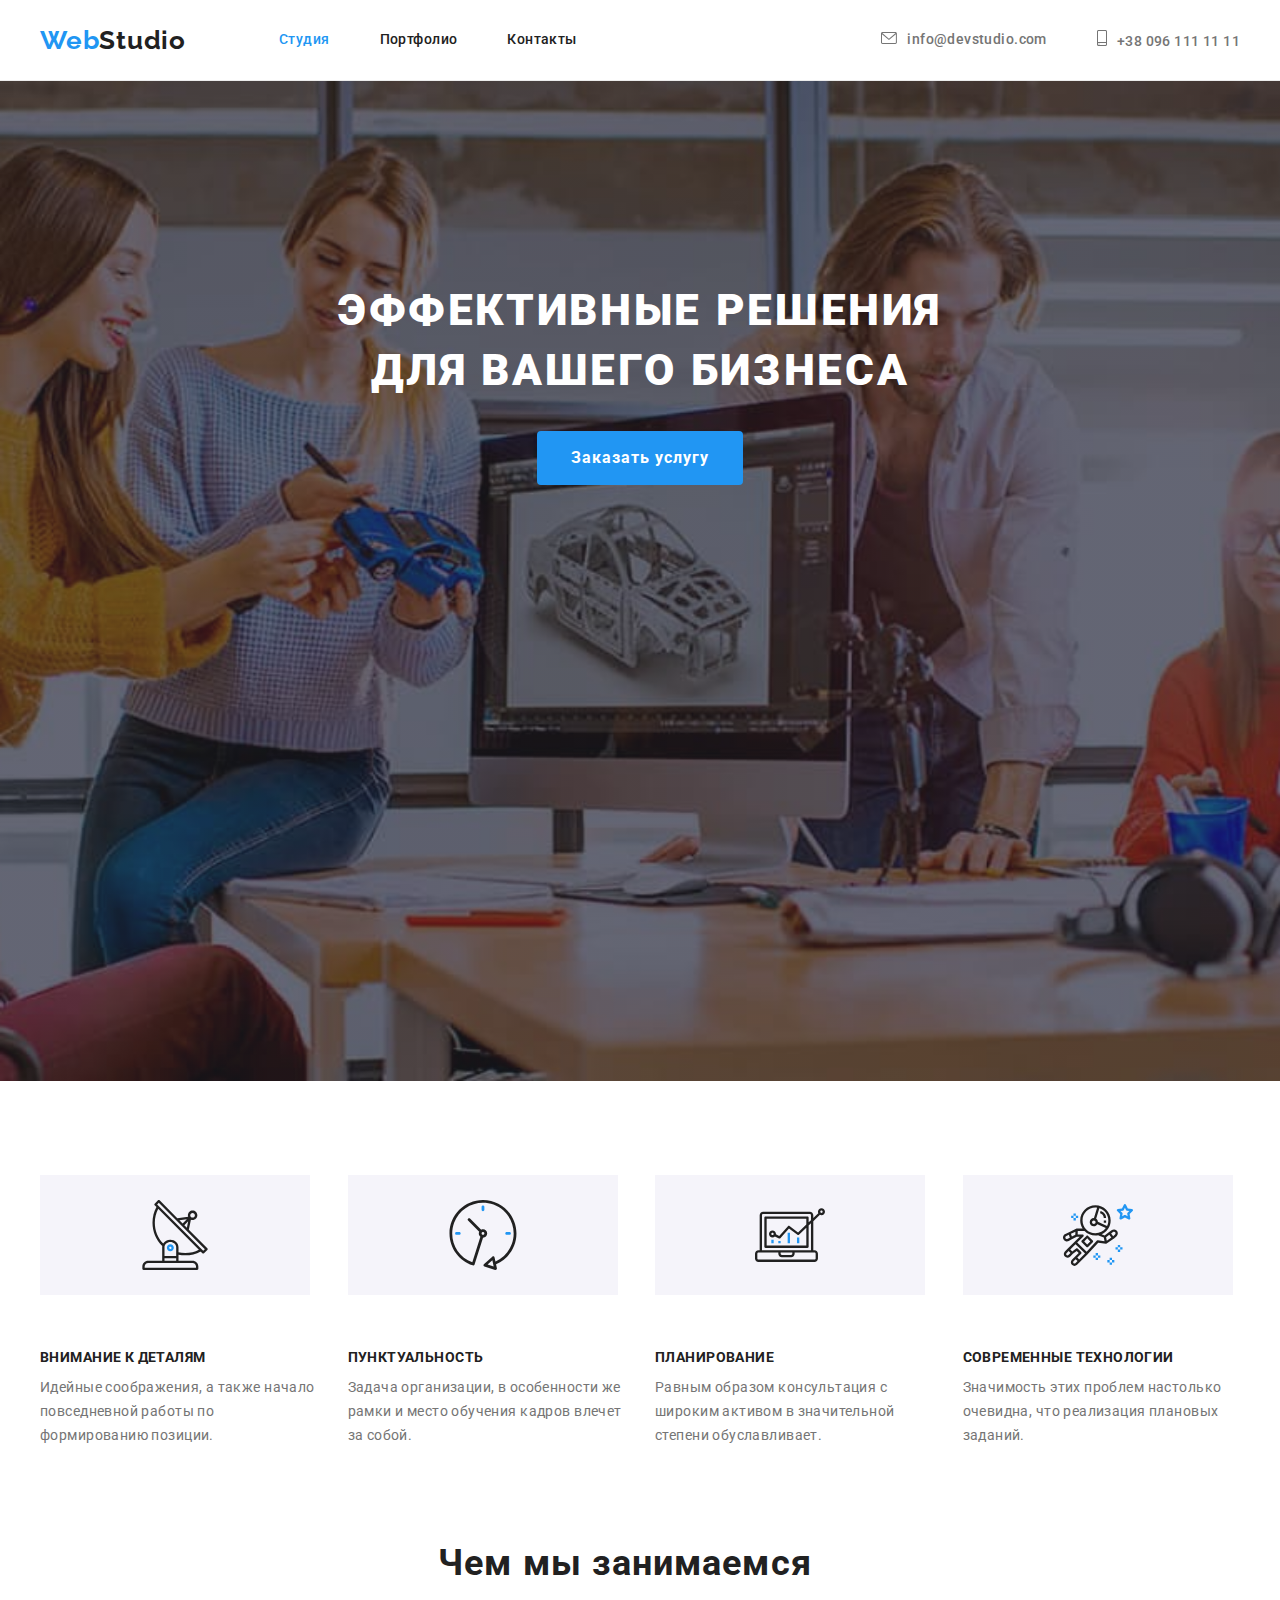
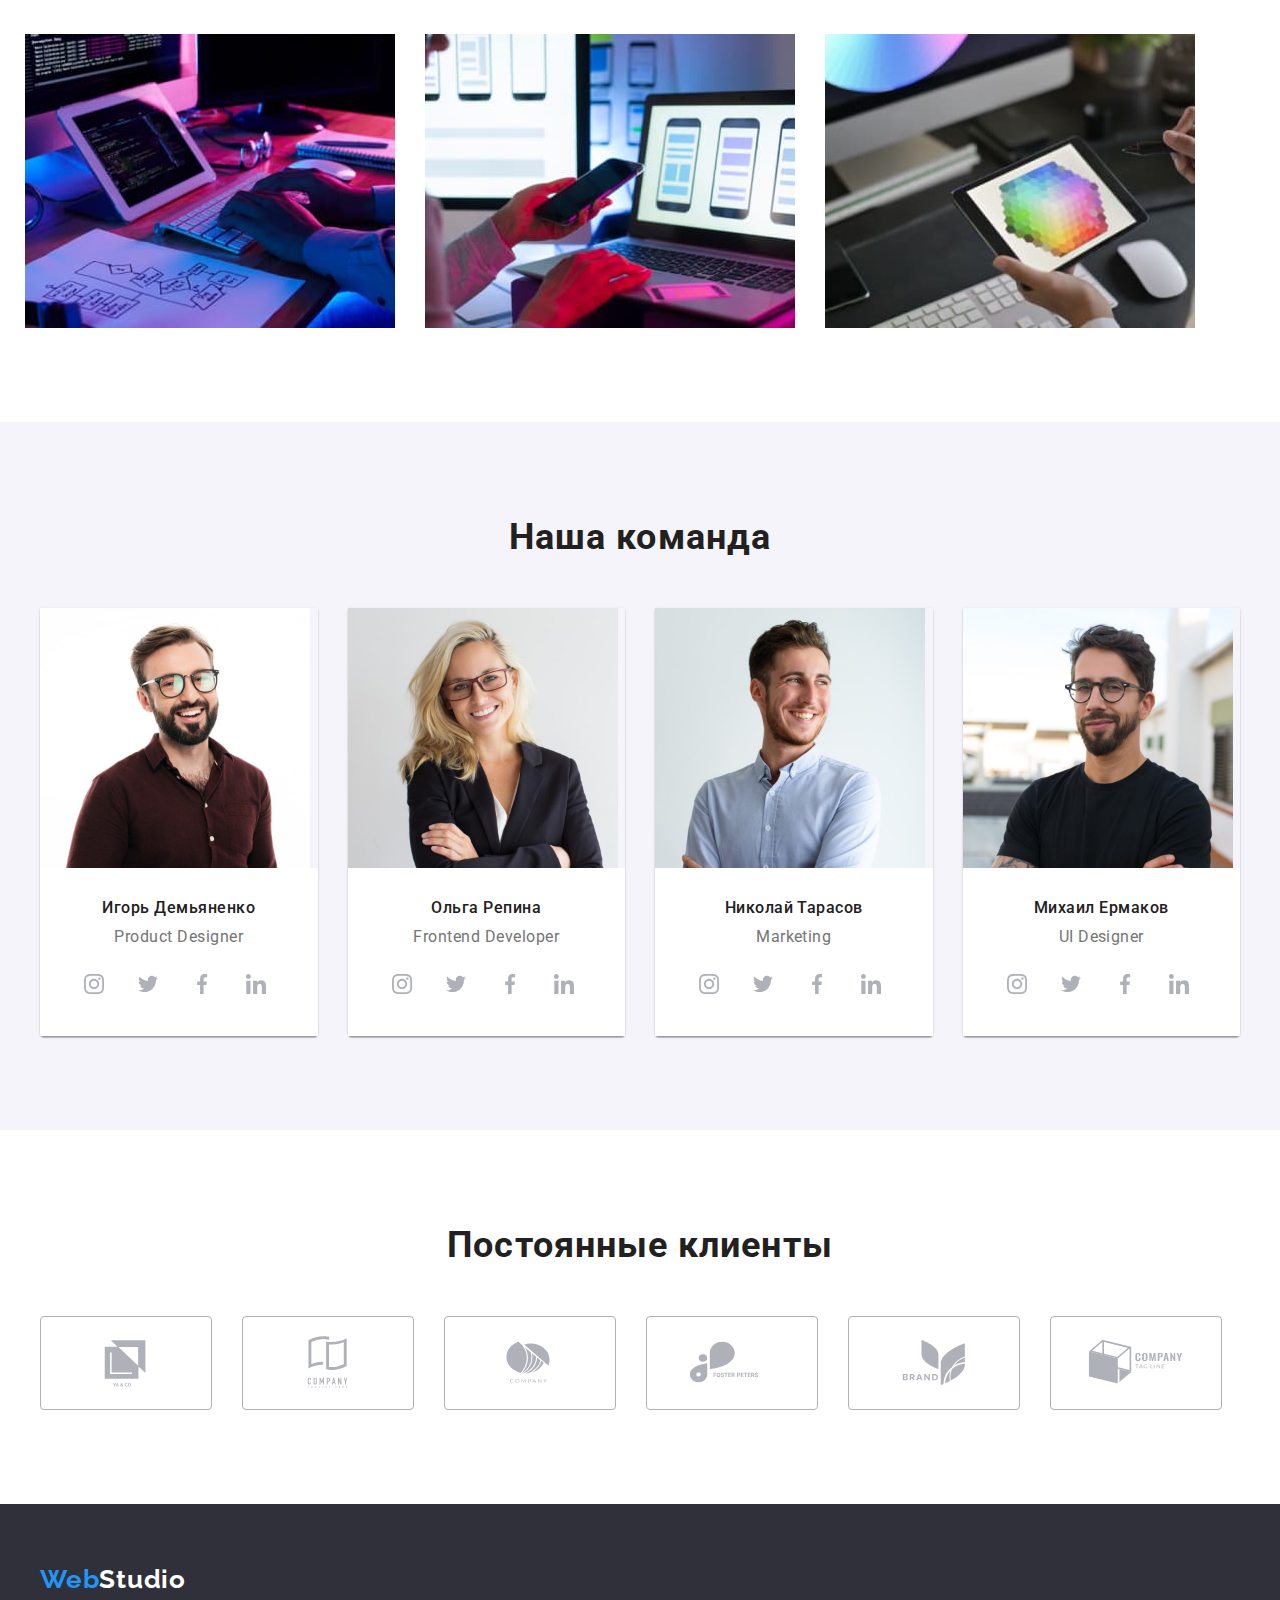
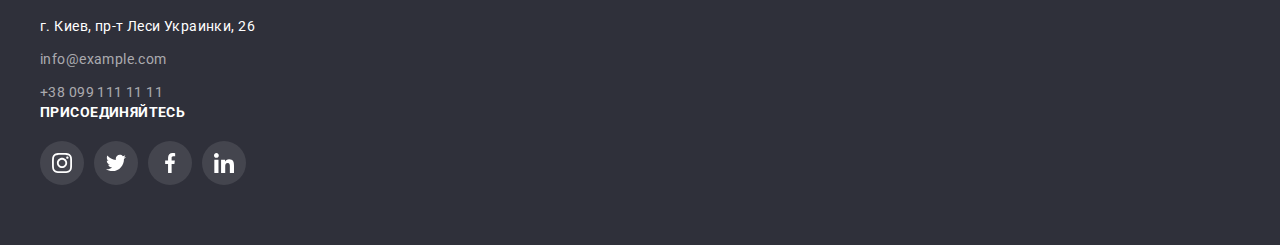
==== commit 17304de5: "Редагування іконок" ====
--- a/index.html
+++ b/index.html
@@ -34,13 +34,13 @@
         </nav>
 
         <ul class="list contacts">
-            <li class="item">               
+            <li class="item item-contacts">               
                 <a href="mailto:info@devstudio.com" class="header-item link"><svg class="contacts-icon">
                     <use href="./images/symbol-defs.svg#envelope"></use>
                 </svg>info@devstudio.com</a>
             </li>
-            <li class="item">
-                <a href="tel:+380961111111" class="header-item link"><svg class="contacts-icon">
+            <li class="item item-contacts">
+                <a href="tel:+380961111111" class="header-item link"><svg class="contacts-icon smartphone">
                     <use href="./images/symbol-defs.svg#smartphone"></use>
                 </svg>+38 096 111 11 11                                
                     
@@ -141,32 +141,32 @@
                     <p lang="en" class="team-position">Product Designer</p>
                     <ul class="list social">
                         <li class="social-icons">
-                            <a href="" class="social-icons-link">
-                                <svg class="icons-team">
+                            <a href="" class="social-icons-link" width="44" height="44">
+                                <svg class="icons-team" width="20" height="20">
                                     <use href="./images/symbol-defs.svg#instagram"></use>
                                 </svg>
                             </a>
                         </li>
                     
                         <li class="social-icons">
-                            <a href="" class="social-icons-link">
-                                <svg class="icons-team">
+                            <a href="" class="social-icons-link" width="44" height="44">
+                                <svg class="icons-team" width="20" height="20">
                                     <use href="./images/symbol-defs.svg#twitter"></use>
                                 </svg>
                             </a>
                         </li>
                     
                         <li class="social-icons">
-                            <a href="" class="social-icons-link">
-                                <svg class="icons-team">
+                            <a href="" class="social-icons-link" width="44" height="44">
+                                <svg class="icons-team" width="20" height="20">
                                     <use href="./images/symbol-defs.svg#facebook"></use>
                                 </svg>
                             </a>
                         </li>
                     
                         <li class="social-icons">
-                            <a href="" class="social-icons-link">
-                                <svg class="icons-team">
+                            <a href="" class="social-icons-link" width="44" height="44">
+                                <svg class="icons-team" width="20" height="20">
                                     <use href="./images/symbol-defs.svg#linkedin"></use>
                                 </svg>
                             </a>
@@ -181,32 +181,32 @@
                     <p lang="en" class="team-position">Frontend Developer</p>
                     <ul class="list social">
                         <li class="social-icons">
-                            <a href="" class="social-icons-link">
-                                <svg class="icons-team">
+                            <a href="" class="social-icons-link" width="44" height="44">
+                                <svg class="icons-team" width="20" height="20">
                                     <use href="./images/symbol-defs.svg#instagram"></use>
                                 </svg>
                             </a>
                         </li>
                     
                         <li class="social-icons">
-                            <a href="" class="social-icons-link">
-                                <svg class="icons-team">
+                            <a href="" class="social-icons-link" width="44" height="44">
+                                <svg class="icons-team" width="20" height="20">
                                     <use href="./images/symbol-defs.svg#twitter"></use>
                                 </svg>
                             </a>
                         </li>
                     
                         <li class="social-icons">
-                            <a href="" class="social-icons-link">
-                                <svg class="icons-team">
+                            <a href="" class="social-icons-link" width="44" height="44">
+                                <svg class="icons-team" width="20" height="20">
                                     <use href="./images/symbol-defs.svg#facebook"></use>
                                 </svg>
                             </a>
                         </li>
                     
                         <li class="social-icons">
-                            <a href="" class="social-icons-link">
-                                <svg class="icons-team">
+                            <a href="" class="social-icons-link" width="44" height="44">
+                                <svg class="icons-team" width="20" height="20">
                                     <use href="./images/symbol-defs.svg#linkedin"></use>
                                 </svg>
                             </a>
@@ -221,32 +221,32 @@
                     <p lang="en" class="team-position">Marketing</p>
                     <ul class="list social">
                     <li class="social-icons">
-                        <a href="" class="social-icons-link">
-                        <svg class="icons-team">
+                        <a href="" class="social-icons-link" width="44" height="44">
+                        <svg class="icons-team" width="20" height="20">
                             <use href="./images/symbol-defs.svg#instagram"></use>
                         </svg>
                         </a>                        
                     </li>
 
                     <li class="social-icons">
-                        <a href="" class="social-icons-link">
-                            <svg class="icons-team">
+                        <a href="" class="social-icons-link" width="44" height="44">
+                            <svg class="icons-team" width="20" height="20">
                                 <use href="./images/symbol-defs.svg#twitter"></use>
                             </svg>
                         </a>                        
                     </li>                    
                                         
                     <li class="social-icons">
-                        <a href="" class="social-icons-link">
-                            <svg class="icons-team">
+                        <a href="" class="social-icons-link" width="44" height="44">
+                            <svg class="icons-team" width="20" height="20">
                                 <use href="./images/symbol-defs.svg#facebook"></use>
                             </svg>
                         </a>                        
                     </li>
                                         
                     <li class="social-icons">
-                        <a href="" class="social-icons-link">
-                            <svg class="icons-team">
+                        <a href="" class="social-icons-link" width="44" height="44">
+                            <svg class="icons-team" width="20" height="20">
                                 <use href="./images/symbol-defs.svg#linkedin"></use>
                             </svg>
                         </a>                        
@@ -261,32 +261,32 @@
                     <p lang="en" class="team-position">UI Designer</p>
                     <ul class="list social">
                         <li class="social-icons">
-                            <a href="" class="social-icons-link">
-                                <svg class="icons-team">
+                            <a href="" class="social-icons-link" width="44" height="44">
+                                <svg class="icons-team" width="20" height="20">
                                     <use href="./images/symbol-defs.svg#instagram"></use>
                                 </svg>
                             </a>
                         </li>
                     
                         <li class="social-icons">
-                            <a href="" class="social-icons-link">
-                                <svg class="icons-team">
+                            <a href="" class="social-icons-link" width="44" height="44">
+                                <svg class="icons-team" width="20" height="20">
                                     <use href="./images/symbol-defs.svg#twitter"></use>
                                 </svg>
                             </a>
                         </li>
                     
                         <li class="social-icons">
-                            <a href="" class="social-icons-link">
-                                <svg class="icons-team">
+                            <a href="" class="social-icons-link" width="44" height="44">
+                                <svg class="icons-team" width="20" height="20">
                                     <use href="./images/symbol-defs.svg#facebook"></use>
                                 </svg>
                             </a>
                         </li>
                     
                         <li class="social-icons">
-                            <a href="" class="social-icons-link">
-                                <svg class="icons-team">
+                            <a href="" class="social-icons-link" width="44" height="44">
+                                <svg class="icons-team" width="20" height="20">
                                     <use href="./images/symbol-defs.svg#linkedin"></use>
                                 </svg>
                             </a>
@@ -306,42 +306,42 @@
                     <li class="thumb-clients">                        
                         <a href="" class="clients-link">                            
                                 <svg class="icons-clients">
-                                    <use href="./images/symbol-defs.svg#Logo11"></use>
+                                    <use href="./images/symbol-defs.svg#Logo1"></use>
                                 </svg>                        
                         </a>                        
                     </li>
                     <li class="thumb-clients">                        
                             <a href="" class="clients-link">
                                 <svg class="icons-clients">
-                                    <use href="./images/symbol-defs.svg#Logo12"></use>
+                                    <use href="./images/symbol-defs.svg#Logo2"></use>
                                 </svg>
                             </a>                                              
                     </li>
                     <li class="thumb-clients">                        
                             <a href="" class="clients-link">
                                 <svg class="icons-clients">
-                                    <use href="./images/symbol-defs.svg#Logo13"></use>
+                                    <use href="./images/symbol-defs.svg#Logo3"></use>
                                 </svg>
                             </a>                        
                     </li>
                     <li class="thumb-clients">                        
                         <a href="" class="clients-link">                            
                                 <svg class="icons-clients">
-                                    <use href="./images/symbol-defs.svg#Logo14"></use>
+                                    <use href="./images/symbol-defs.svg#Logo4"></use>
                                 </svg>                        
                         </a>                        
                     </li>
                     <li class="thumb-clients">                        
                             <a href="" class="clients-link">
                                 <svg class="icons-clients">
-                                    <use href="./images/symbol-defs.svg#Logo15"></use>
+                                    <use href="./images/symbol-defs.svg#Logo5"></use>
                                 </svg>
                             </a>                        
                     </li>
                     <li class="thumb-clients">                       
                             <a href="" class="clients-link">
                                 <svg class="icons-clients">
-                                    <use href="./images/symbol-defs.svg#Logo16"></use>
+                                    <use href="./images/symbol-defs.svg#Logo6"></use>
                                 </svg>
                             </a>                       
                     </li>
@@ -355,6 +355,7 @@
 
     <footer>
         <div class="container">
+            <div class="footer-nav">
         <a href="/index.html" class="logo"><span style="color: #2196f3;">Web</span>Studio</a>
         <address>
             <ul class="footer-list">
@@ -369,14 +370,15 @@
                 </li>
             </ul>
         </address>
+        </div>
 
         <div class="social">
-            <h3>Присоединяйтесь</h3>
+            <h3 class="footer-title">Присоединяйтесь</h3>
             <ul class="social-links list">
                 <li class="social-icons">
                     <a href="" class="social-icons-link">
                         <svg class="icons-footer">
-                            <use href="./images/symbol-defs.svg#instagram1"></use>
+                            <use href="./images/symbol-defs.svg#instagram"></use>
                         </svg>
                     </a>                    
                 </li>
@@ -384,7 +386,7 @@
                 <li class="social-icons">
                     <a href="" class="social-icons-link">
                         <svg class="icons-footer">
-                            <use href="./images/symbol-defs.svg#twitter1"></use>
+                            <use href="./images/symbol-defs.svg#twitter"></use>
                         </svg>
                     </a>                  
                 </li>    
@@ -392,7 +394,7 @@
                 <li class="social-icons">
                     <a href="" class="social-icons-link">
                     <svg class="icons-footer">
-                        <use href="./images/symbol-defs.svg#facebook1"></use>
+                        <use href="./images/symbol-defs.svg#facebook"></use>
                     </svg>
                     </a>                    
                 </li>
@@ -400,7 +402,7 @@
                 <li class="social-icons">
                     <a href="" class="social-icons-link">
                     <svg class="icons-footer">
-                        <use href="./images/symbol-defs.svg#linkedin1"></use>
+                        <use href="./images/symbol-defs.svg#linkedin"></use>
                     </svg>
                     </a>                
                 </li> 
--- a/css/styles.css
+++ b/css/styles.css
@@ -107,26 +107,53 @@
   color: var(--accent-color);
 }
 
-.header-item:hover,
+/*.header-item:hover,
 .header-item:focus {
   color: var(--accent-color);
-}
-
-/*a.header-item.link:hover,
+}*/
+
+/*.item-contacts:hover {
+  color: var(--accent-color);
+  fill: var(--accent-color);
+}*/
+
+a.header-item.link:hover,
 a.header-item.link:focus {
   color: var(--accent-color);
-}*/
-
-/*.item .header-item:hover {
-  color: var(--accent-color);
-}*/
+  fill: var(--accent-color);
+}
+
+/*.header-item.link {
+  display: block;
+  align-items: center;
+  justify-content: center;
+  color: var(--footer-address-text-color);
+}*/
+
+.item-contacts {
+  display: flex;
+  align-items: center;
+  justify-content: center;
+  color: var(--footer-address-text-color);
+}
 
 .contacts-icon {
   width: 16px;
   height: 12px;
   fill: #757575;
-  fill: currentColor;
-}
+  padding: 0;
+  margin-right: 10px;
+}
+
+.contacts-icon.smartphone {
+  width: 10px;
+  height: 16px;
+}
+
+/*.header-item.link .contacts-icon:hover {
+  color: var(--accent-color);
+  fill: var(--accent-color);
+}*/
 
 /*.contacts-icon .header-item:hover,
 .header-item:focus {
@@ -337,6 +364,8 @@
   background-color: var(--secondary-background-color);
   margin-bottom: 55px;
   display: flex;
+  align-items: center;
+  justify-content: center;
 }
 
 .icons-advant {
@@ -385,6 +414,8 @@
 .teams {
   padding-top: 30px;
   padding-bottom: 30px;
+  padding-left: 32px;
+  padding-right: 32px;
   background-color: #ffffff;
 }
 
@@ -447,42 +478,44 @@
   border-top: none;
 }
 
-/*.thumb-team {
+.icons-team {
+  padding: 0;
+  fill: #afb1b8;
+}
+
+/*.icons-team:hover {
+  fill: var(--primary-white-color);
+}*/
+
+.social-icons-link {
+  display: flex;
+  border-radius: 50%;
   width: 44px;
   height: 44px;
-  margin-right: 10px;
-  text-align: center;
-  display: flex;
-}*/
-
-.icons-team {
-  width: 20px;
-  height: 20px;
-  padding: 0;
-}
-
-.social-icons-link {
-  width: 44px;
-  height: 44px;
-
-  border-radius: 50%;
-  margin-right: 10px;
   align-items: center;
   justify-content: center;
-  display: flex;
+  background-color: var(--primary-white-color);
 }
 
 .social-icons-link:hover {
-  fill: var(--accent-color);
-}
-
-/*.social-icons-team:hover {
-  color: var(--accent-color);
-}*/
-
+  background-color: var(--accent-color);
+  fill: var(--primary-white-color);
+}
+
+/*.social-icons-link .icons-team:hover {
+  fill: #ffffff;
+}*/
+
+/*.social-icons .social-icons-link:hover {
+  background-color: var(--accent-color);
+}
+
+/*.social-icons-link:hover {
+  fill: var(--primary-white-color);
+}*/
 .list.social {
-  margin-left: 32px;
-  width: 206px;
+  display: flex;
+  justify-content: space-between;
 }
 
 .link {
@@ -491,23 +524,31 @@
 
 /*  Наши постоянные клиенты*/
 
-.thumb-clients {
+.list.clients {
+  margin-right: -30px;
+}
+
+.clients-link {
   width: 170px;
   height: 92px;
   border: 1px solid #afb1b8; /*!!!!!!!!!!!!!!!!!!*/
   border-radius: 4px;
   margin-right: 30px;
-}
-
-.clients-link {
-  /*width: 106px;
-  height: 60px;
-  fill: #afb1b8;*/
+
+  display: flex;
+  justify-content: center;
+  align-items: center;
+  fill: #afb1b8;
 }
 
 .icons-clients {
   width: 106px;
   height: 60px;
+}
+
+.thumb-clients .clients-link:hover {
+  fill: var(--accent-color);
+  border: 1px solid var(--accent-color); /*fill="#afb1b8" style="fill: var(--color4, #afb1b8)*/
 }
 
 /*.clients-link {
@@ -585,7 +626,13 @@
   padding-top: 60px;
   padding-bottom: 60px;
   background-color: var(--dark-background-color);
-}
+  display: flex;
+}
+
+/*.footer-nav,
+.social {
+  display: flex;
+}*/
 
 footer .logo {
   display: block;
@@ -595,6 +642,7 @@
 
 .footer-list {
   list-style: none;
+  display: block;
 }
 
 .address,
@@ -632,7 +680,45 @@
   align-items: center;
 }*/
 
+.social {
+  display: block;
+  width: 206px;
+}
+
 .icons-footer {
   width: 20px;
   height: 20px;
-}
+  fill: var(--primary-white-color);
+}
+
+footer .social-icons-link {
+  background-color: rgba(255, 255, 255, 0.1);
+  margin-right: 10px;
+}
+
+footer .social-icons-link:not(:last-child) {
+  margin-right: 10px;
+}
+
+.social-links.list {
+  display: flex;
+}
+
+/*opacity: 10%;*/
+
+footer .social-icons-link:hover {
+  background-color: var(--accent-color);
+
+  box-shadow: 0px 4px 4px rgba(0, 0, 0, 0.25);
+}
+
+.footer-title {
+  color: var(--primary-white-color);
+  font-size: 14px;
+  font-weight: 700;
+  line-height: 1.14;
+  text-transform: uppercase;
+  margin-bottom: 20px;
+}
+
+/*fill="#afb1b8" style="fill: var(--color4, #afb1b8)"*/
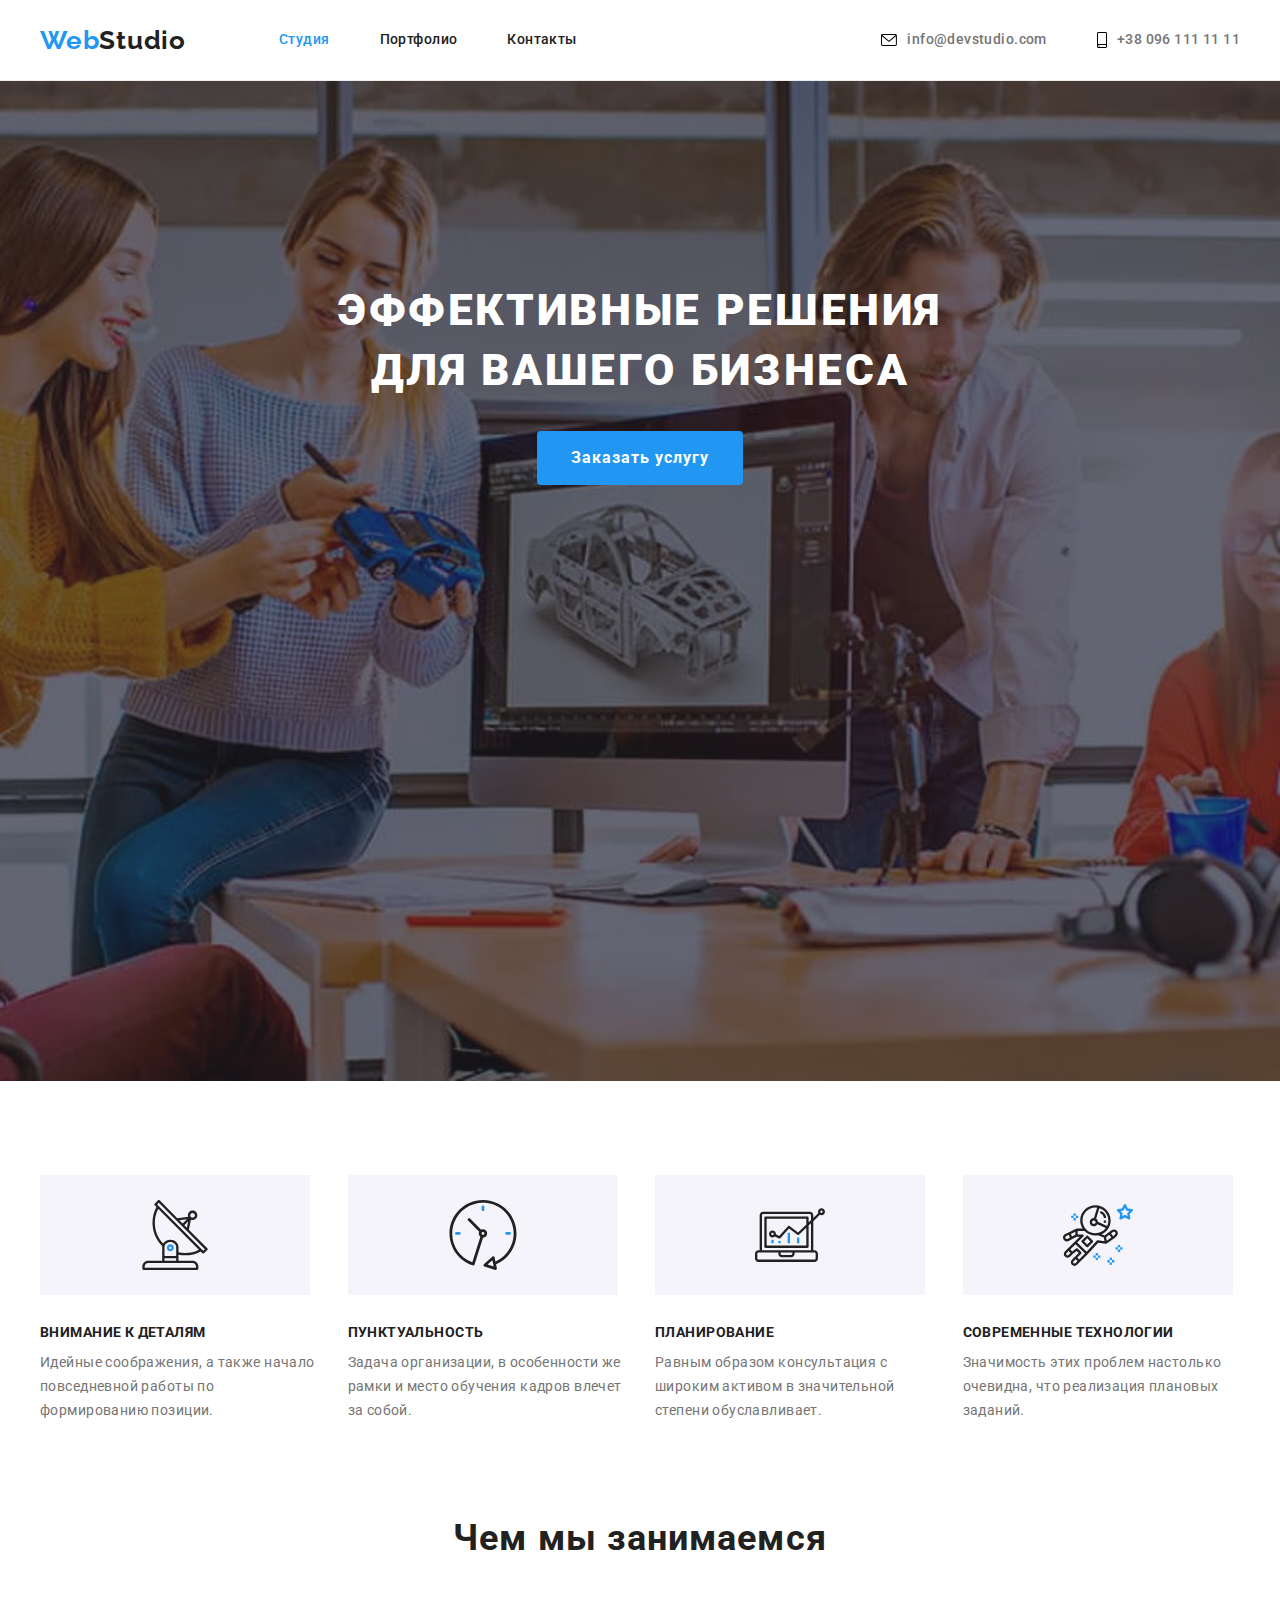
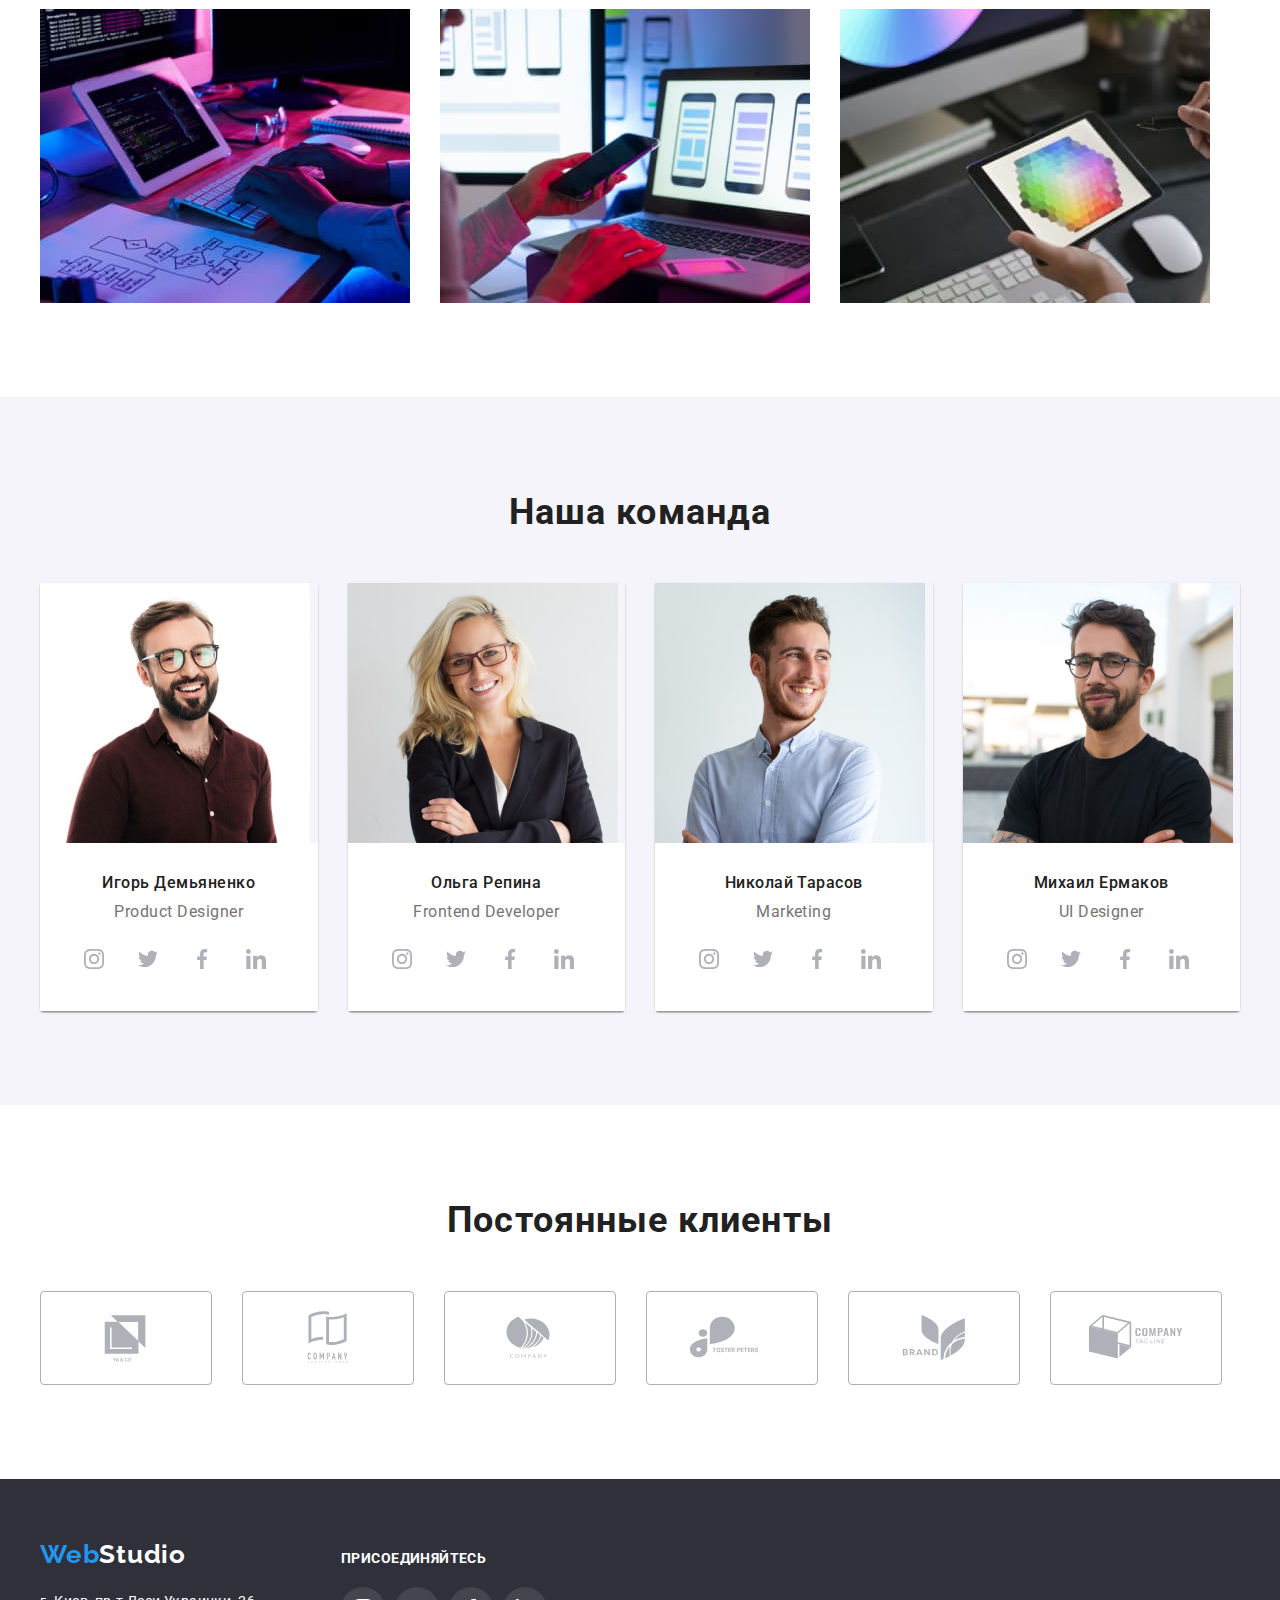
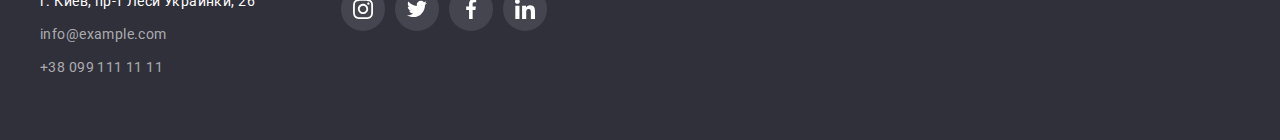
==== commit 923c6a2d: "ДЗ 4" ====
--- a/index.html
+++ b/index.html
@@ -35,7 +35,7 @@
 
         <ul class="list contacts">
             <li class="item item-contacts">               
-                <a href="mailto:info@devstudio.com" class="header-item link"><svg class="contacts-icon">
+                <a href="mailto:info@devstudio.com" class="header-item link"><svg class="contacts-icon envelop">
                     <use href="./images/symbol-defs.svg#envelope"></use>
                 </svg>info@devstudio.com</a>
             </li>
@@ -115,14 +115,14 @@
         <section class="section directions">
             <div class="container">
             <h2 class="section-title">Чем мы занимаемся</h2>
-            <ul class="list">
-                <li class="directions">
-                    <img src="images/box1.jpg" alt="Веб дизайнер пишет код, видны только руки и компьютер с планшетом" width="370" class="img">
+            <ul class="list .list-directions">
+                <li class="directions-item">
+                    <img src="images/box1.jpg" alt="Веб дизайнер пишет код, видны только руки и компьютер с планшетом" width="370">
                 </li> 
-                <li class="directions">
+                <li class="directions-item">
                     <img src="images/box2.jpg" alt="Веб дизайнер держит в руках телефон, на экране ноутбука есть три вида дизайна мобильного приложения для сайта" width="370" class="img">   
                 </li>
-                <li class="directions">
+                <li class="directions-item">
                     <img src="images/box3.jpg" alt="Веб дизайнер держит планшет с изображением палитры цветов" width="370" class="img">
                 </li>
             </ul>
@@ -141,7 +141,7 @@
                     <p lang="en" class="team-position">Product Designer</p>
                     <ul class="list social">
                         <li class="social-icons">
-                            <a href="" class="social-icons-link" width="44" height="44">
+                            <a href="" class="social-icons-link">
                                 <svg class="icons-team" width="20" height="20">
                                     <use href="./images/symbol-defs.svg#instagram"></use>
                                 </svg>
@@ -149,7 +149,7 @@
                         </li>
                     
                         <li class="social-icons">
-                            <a href="" class="social-icons-link" width="44" height="44">
+                            <a href="" class="social-icons-link">
                                 <svg class="icons-team" width="20" height="20">
                                     <use href="./images/symbol-defs.svg#twitter"></use>
                                 </svg>
@@ -157,7 +157,7 @@
                         </li>
                     
                         <li class="social-icons">
-                            <a href="" class="social-icons-link" width="44" height="44">
+                            <a href="" class="social-icons-link">
                                 <svg class="icons-team" width="20" height="20">
                                     <use href="./images/symbol-defs.svg#facebook"></use>
                                 </svg>
@@ -165,7 +165,7 @@
                         </li>
                     
                         <li class="social-icons">
-                            <a href="" class="social-icons-link" width="44" height="44">
+                            <a href="" class="social-icons-link">
                                 <svg class="icons-team" width="20" height="20">
                                     <use href="./images/symbol-defs.svg#linkedin"></use>
                                 </svg>
@@ -181,7 +181,7 @@
                     <p lang="en" class="team-position">Frontend Developer</p>
                     <ul class="list social">
                         <li class="social-icons">
-                            <a href="" class="social-icons-link" width="44" height="44">
+                            <a href="" class="social-icons-link">
                                 <svg class="icons-team" width="20" height="20">
                                     <use href="./images/symbol-defs.svg#instagram"></use>
                                 </svg>
@@ -189,7 +189,7 @@
                         </li>
                     
                         <li class="social-icons">
-                            <a href="" class="social-icons-link" width="44" height="44">
+                            <a href="" class="social-icons-link">
                                 <svg class="icons-team" width="20" height="20">
                                     <use href="./images/symbol-defs.svg#twitter"></use>
                                 </svg>
@@ -197,7 +197,7 @@
                         </li>
                     
                         <li class="social-icons">
-                            <a href="" class="social-icons-link" width="44" height="44">
+                            <a href="" class="social-icons-link">
                                 <svg class="icons-team" width="20" height="20">
                                     <use href="./images/symbol-defs.svg#facebook"></use>
                                 </svg>
@@ -205,7 +205,7 @@
                         </li>
                     
                         <li class="social-icons">
-                            <a href="" class="social-icons-link" width="44" height="44">
+                            <a href="" class="social-icons-link">
                                 <svg class="icons-team" width="20" height="20">
                                     <use href="./images/symbol-defs.svg#linkedin"></use>
                                 </svg>
@@ -221,7 +221,7 @@
                     <p lang="en" class="team-position">Marketing</p>
                     <ul class="list social">
                     <li class="social-icons">
-                        <a href="" class="social-icons-link" width="44" height="44">
+                        <a href="" class="social-icons-link">
                         <svg class="icons-team" width="20" height="20">
                             <use href="./images/symbol-defs.svg#instagram"></use>
                         </svg>
@@ -229,7 +229,7 @@
                     </li>
 
                     <li class="social-icons">
-                        <a href="" class="social-icons-link" width="44" height="44">
+                        <a href="" class="social-icons-link">
                             <svg class="icons-team" width="20" height="20">
                                 <use href="./images/symbol-defs.svg#twitter"></use>
                             </svg>
@@ -237,7 +237,7 @@
                     </li>                    
                                         
                     <li class="social-icons">
-                        <a href="" class="social-icons-link" width="44" height="44">
+                        <a href="" class="social-icons-link">
                             <svg class="icons-team" width="20" height="20">
                                 <use href="./images/symbol-defs.svg#facebook"></use>
                             </svg>
@@ -245,7 +245,7 @@
                     </li>
                                         
                     <li class="social-icons">
-                        <a href="" class="social-icons-link" width="44" height="44">
+                        <a href="" class="social-icons-link">
                             <svg class="icons-team" width="20" height="20">
                                 <use href="./images/symbol-defs.svg#linkedin"></use>
                             </svg>
@@ -261,7 +261,7 @@
                     <p lang="en" class="team-position">UI Designer</p>
                     <ul class="list social">
                         <li class="social-icons">
-                            <a href="" class="social-icons-link" width="44" height="44">
+                            <a href="" class="social-icons-link">
                                 <svg class="icons-team" width="20" height="20">
                                     <use href="./images/symbol-defs.svg#instagram"></use>
                                 </svg>
@@ -269,7 +269,7 @@
                         </li>
                     
                         <li class="social-icons">
-                            <a href="" class="social-icons-link" width="44" height="44">
+                            <a href="" class="social-icons-link">
                                 <svg class="icons-team" width="20" height="20">
                                     <use href="./images/symbol-defs.svg#twitter"></use>
                                 </svg>
@@ -277,7 +277,7 @@
                         </li>
                     
                         <li class="social-icons">
-                            <a href="" class="social-icons-link" width="44" height="44">
+                            <a href="" class="social-icons-link">
                                 <svg class="icons-team" width="20" height="20">
                                     <use href="./images/symbol-defs.svg#facebook"></use>
                                 </svg>
@@ -285,7 +285,7 @@
                         </li>
                     
                         <li class="social-icons">
-                            <a href="" class="social-icons-link" width="44" height="44">
+                            <a href="" class="social-icons-link">
                                 <svg class="icons-team" width="20" height="20">
                                     <use href="./images/symbol-defs.svg#linkedin"></use>
                                 </svg>
--- a/css/styles.css
+++ b/css/styles.css
@@ -86,6 +86,7 @@
 }
 
 .list.contacts {
+  display: flex;
   margin-left: auto;
 }
 
@@ -93,8 +94,7 @@
   color: var(--primary-text-color);
 }
 
-.site-nav.link,
-.header-item.link {
+.site-nav.link {
   display: block;
 }
 
@@ -107,58 +107,29 @@
   color: var(--accent-color);
 }
 
-/*.header-item:hover,
-.header-item:focus {
-  color: var(--accent-color);
-}*/
-
-/*.item-contacts:hover {
+.header-item.link {
+  display: flex;
+  align-items: center;
+  justify-content: center;
+}
+
+.item-contacts .header-item.link:hover,
+.item-contacts .header-item.link:focus {
   color: var(--accent-color);
   fill: var(--accent-color);
-}*/
-
-a.header-item.link:hover,
-a.header-item.link:focus {
-  color: var(--accent-color);
-  fill: var(--accent-color);
-}
-
-/*.header-item.link {
-  display: block;
-  align-items: center;
-  justify-content: center;
-  color: var(--footer-address-text-color);
-}*/
-
-.item-contacts {
-  display: flex;
-  align-items: center;
-  justify-content: center;
-  color: var(--footer-address-text-color);
-}
-
-.contacts-icon {
+}
+
+.contacts-icon.envelop {
   width: 16px;
   height: 12px;
-  fill: #757575;
-  padding: 0;
   margin-right: 10px;
 }
 
 .contacts-icon.smartphone {
   width: 10px;
   height: 16px;
-}
-
-/*.header-item.link .contacts-icon:hover {
-  color: var(--accent-color);
-  fill: var(--accent-color);
-}*/
-
-/*.contacts-icon .header-item:hover,
-.header-item:focus {
-  color: var(--accent-color);
-}*/
+  margin-right: 10px;
+}
 
 /*  Сброс
 Основний контент  */
@@ -222,20 +193,6 @@
   background-size: cover;
 }
 
-/*.overlay {
-  display: inline-block;
-  max-width: 1600px;
-  height: 600px;
-  margin-left: auto;
-  margin-right: auto;
-  background-color: #2f303a;
-  background-image: linear-gradient(rgba(47, 48, 58, 0.4), rgba(47, 48, 58, 0.4)),
-    url('../images/backimage.jpg');
-  background-repeat: no-repeat;
-  background-position: center;
-  background-size: cover;
-}*/
-
 /*   Кнопки   */
 
 .btn {
@@ -342,7 +299,11 @@
   padding-top: 0;
 }
 
-.directions:not(:last-child) {
+.list-direction {
+  justify-content: space-between;
+}
+
+.directions-item:not(:last-child) {
   margin-right: 30px;
 }
 
@@ -362,7 +323,7 @@
   width: 270px;
   height: 120px;
   background-color: var(--secondary-background-color);
-  margin-bottom: 55px;
+  margin-bottom: 30px;
   display: flex;
   align-items: center;
   justify-content: center;
@@ -441,10 +402,6 @@
   letter-spacing: 0.03em;
 }
 
-/*.team-position {
-  padding-bottom: 30px;
-}*/
-
 .team-title {
   color: var(--title-text-color);
   font-weight: 500;
@@ -478,15 +435,6 @@
   border-top: none;
 }
 
-.icons-team {
-  padding: 0;
-  fill: #afb1b8;
-}
-
-/*.icons-team:hover {
-  fill: var(--primary-white-color);
-}*/
-
 .social-icons-link {
   display: flex;
   border-radius: 50%;
@@ -495,24 +443,15 @@
   align-items: center;
   justify-content: center;
   background-color: var(--primary-white-color);
-}
-
-.social-icons-link:hover {
+  fill: #afb1b8;
+}
+
+.social-icons-link:hover,
+.social-icons-link:focus {
   background-color: var(--accent-color);
   fill: var(--primary-white-color);
 }
 
-/*.social-icons-link .icons-team:hover {
-  fill: #ffffff;
-}*/
-
-/*.social-icons .social-icons-link:hover {
-  background-color: var(--accent-color);
-}
-
-/*.social-icons-link:hover {
-  fill: var(--primary-white-color);
-}*/
 .list.social {
   display: flex;
   justify-content: space-between;
@@ -546,26 +485,11 @@
   height: 60px;
 }
 
-.thumb-clients .clients-link:hover {
+.thumb-clients .clients-link:hover,
+.thumb-clients .clients-link:focus {
   fill: var(--accent-color);
-  border: 1px solid var(--accent-color); /*fill="#afb1b8" style="fill: var(--color4, #afb1b8)*/
-}
-
-/*.clients-link {
-  align-items: center;
-  justify-content: center;
-  display: flex;*/
-
-/*link .icons-clients:hover,
-link .icons-clients:focus {
-  color: var(--accent-color);
-}*/
-
-/*.link-icons:hover,
-.link-icons:focus {
-  fill: var(--accent-color); /*!!!!!!!!!!!!!*/
-
-/*fill="#757575" style="fill:var(--color3, #757575)*/
+  border: 1px solid var(--accent-color);
+}
 
 /*   Секція Портфоліо   */
 
@@ -626,14 +550,17 @@
   padding-top: 60px;
   padding-bottom: 60px;
   background-color: var(--dark-background-color);
-  display: flex;
-}
-
-/*.footer-nav,
-.social {
-  display: flex;
-}*/
-
+}
+
+footer .container {
+  display: flex;
+  align-items: baseline;
+}
+
+.footer-nav {
+  width: 231px;
+  margin-right: 70px;
+}
 footer .logo {
   display: block;
   margin-bottom: 20px;
@@ -704,9 +631,8 @@
   display: flex;
 }
 
-/*opacity: 10%;*/
-
-footer .social-icons-link:hover {
+footer .social-icons-link:hover,
+footer .social-icons-link:focus {
   background-color: var(--accent-color);
 
   box-shadow: 0px 4px 4px rgba(0, 0, 0, 0.25);
